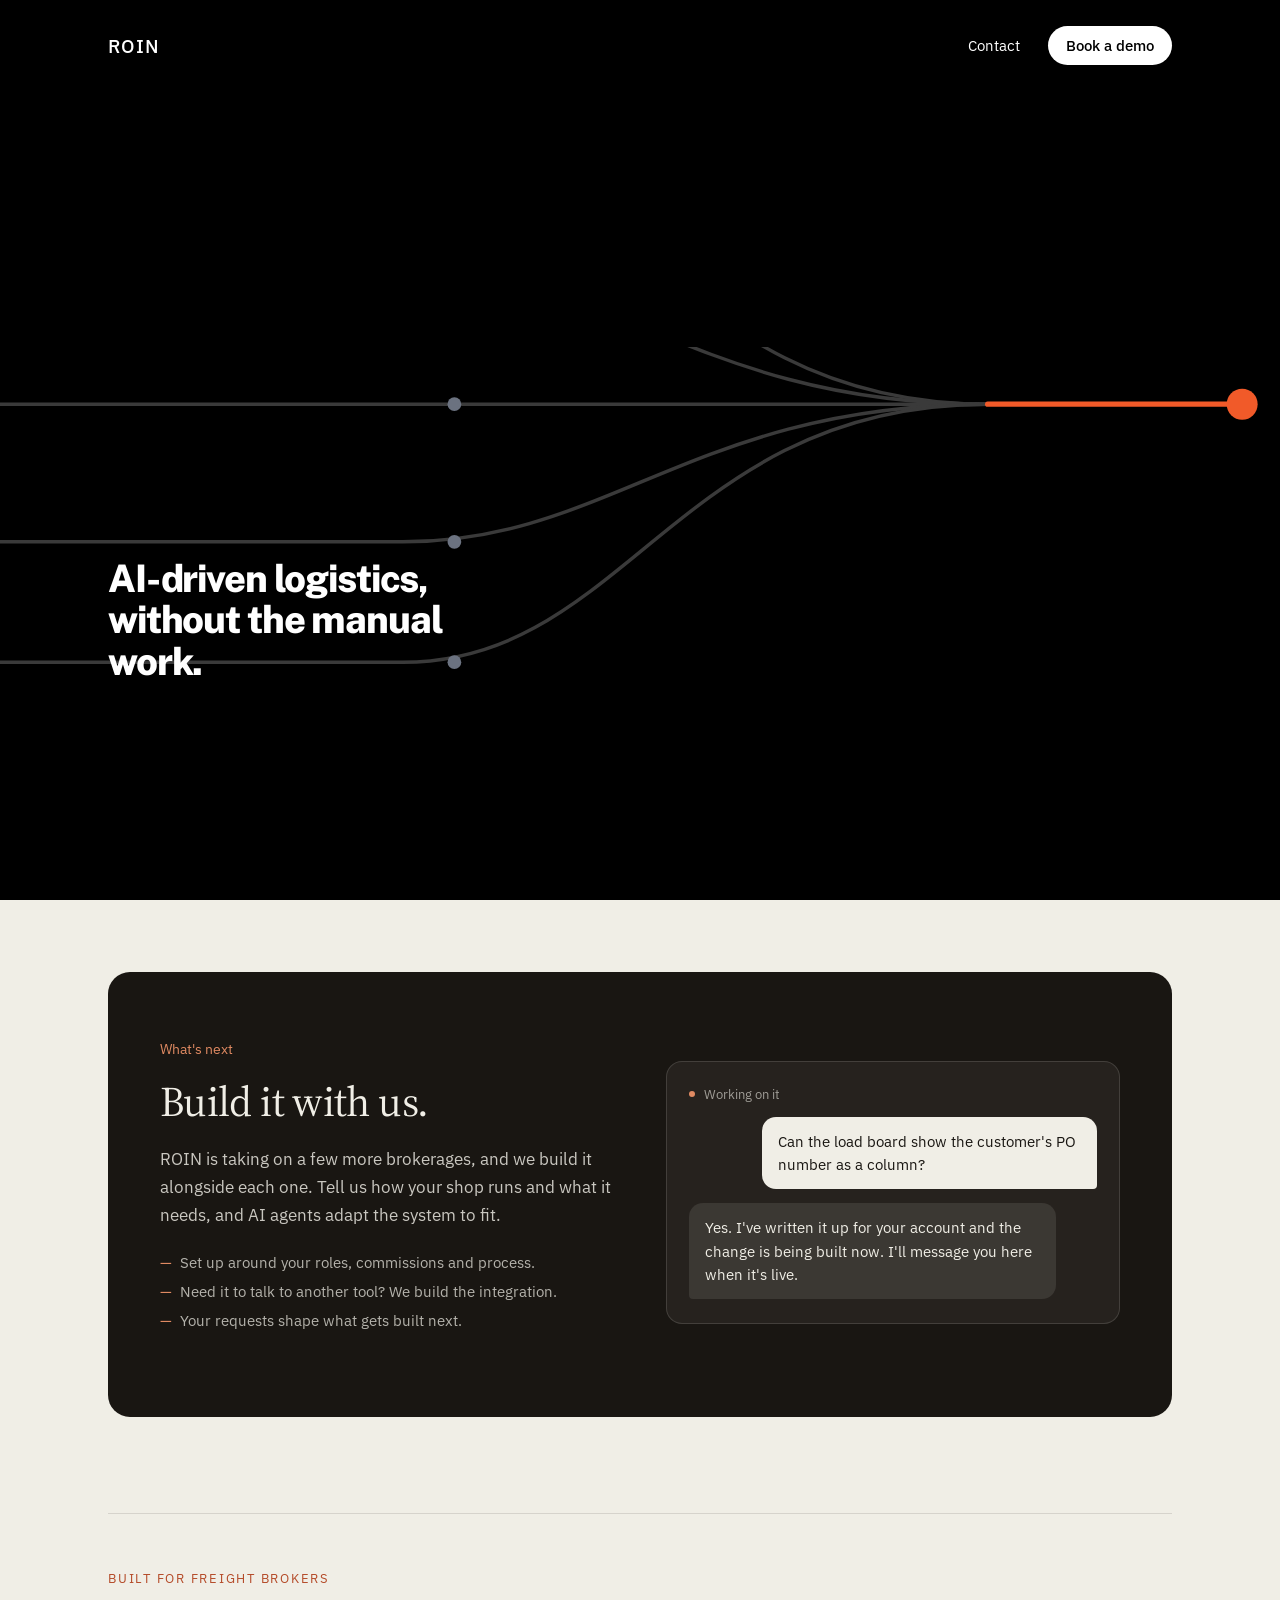
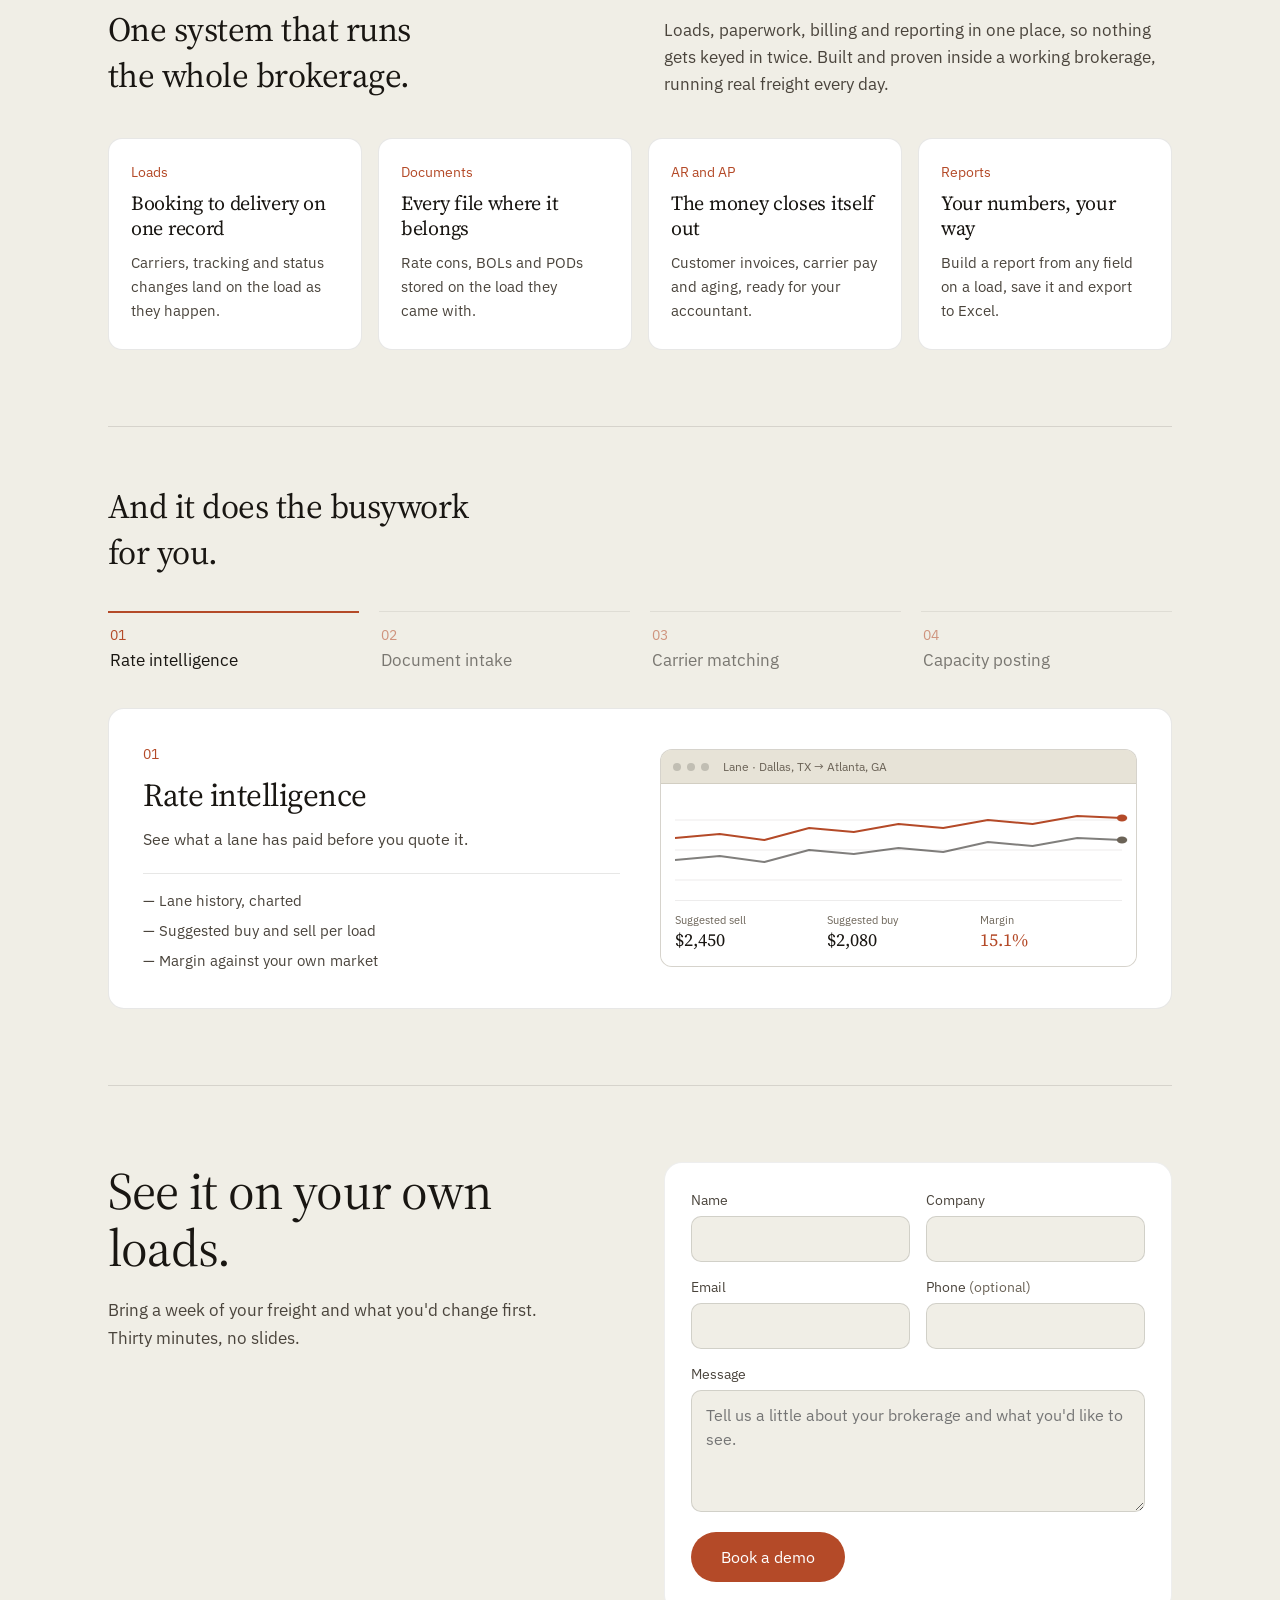
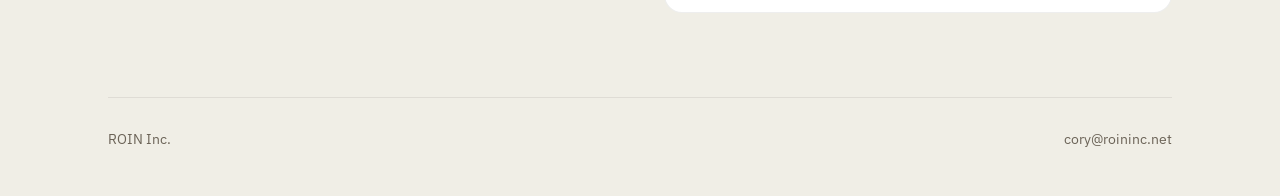
==== docs/index.html @ 33bc21c2 "Home page: drop the built-in assistant line from Build it with us Co-Authored-By: Claude Opus 5.5 <n" ====
<!DOCTYPE html>
<html lang="en">
<head>
<meta charset="utf-8">
<meta name="viewport" content="width=device-width, initial-scale=1">
<title>ROIN — AI-driven logistics, without the manual work</title>
<meta name="description" content="A TMS for freight brokers, proven in a working brokerage. Loads, documents, AR/AP and reports in one system. Now taking on a few more brokerages to build it with.">
<link rel="preconnect" href="https://fonts.googleapis.com">
<link rel="preconnect" href="https://fonts.gstatic.com" crossorigin>
<link href="https://fonts.googleapis.com/css2?family=Source+Serif+4:opsz,wght@8..60,300;8..60,400&family=IBM+Plex+Sans:wght@400;500&family=Public+Sans:wght@800&display=swap" rel="stylesheet">
<link rel="stylesheet" href="styles.css?v=20261118-2">
</head>
<body>
<div class="wrap">

  <header class="site-header on-dark">
    <a href="#top" class="logo">ROIN</a>
    <nav class="site-nav">
      <a href="#contact">Contact</a>
      <a href="#contact" class="nav-cta">Book a demo</a>
    </nav>
  </header>

  <main>
    <section class="si-panel">
      <svg class="brand-hero-graphic" viewBox="0 0 500 380" preserveAspectRatio="xMaxYMax slice" fill="none" stroke-linecap="round" aria-hidden="true">
        <g stroke="#3A3A3A" stroke-width="2"><path class="ln" data-i="0" pathLength="1" d="M-600 40H-10C120 40 150 190 330 190"/><path class="ln" data-i="1" pathLength="1" d="M-600 110H-10C110 110 160 190 330 190"/><path class="ln" data-i="2" pathLength="1" d="M-600 190H330"/><path class="ln" data-i="3" pathLength="1" d="M-600 270H-10C110 270 160 190 330 190"/><path class="ln" data-i="4" pathLength="1" d="M-600 340H-10C120 340 150 190 330 190"/></g>
        <path d="M330 190H470" stroke="#F15A29" stroke-width="3"/>
        <circle cx="478" cy="190" r="9" fill="#F15A29"/>
        <g fill="#6B7280"><circle class="dt" data-i="0" cx="20" cy="40" r="4"/><circle class="dt" data-i="1" cx="20" cy="110" r="4"/><circle class="dt" data-i="2" cx="20" cy="190" r="4"/><circle class="dt" data-i="3" cx="20" cy="270" r="4"/><circle class="dt" data-i="4" cx="20" cy="340" r="4"/></g>
      </svg>
      <h1 class="si-tagline">AI-driven logistics, without the manual work.</h1>
    </section>


    <section id="grow" class="assistant">
      <div class="two-col">
        <div>
          <div class="assistant-eyebrow">What's next</div>
          <h2 class="section-title">Build it with us.</h2>
          <p class="assistant-copy">ROIN is taking on a few more brokerages, and we build it alongside each one. Tell us how your shop runs and what it needs, and AI agents adapt the system to fit.</p>
          <ul class="assistant-facts">
            <li>Set up around your roles, commissions and process.</li>
            <li>Need it to talk to another tool? We build the integration.</li>
            <li>Your requests shape what gets built next.</li>
          </ul>
        </div>
        <div class="chat" aria-label="Example request to the assistant">
          <div class="chat-status"><span class="chat-dot"></span>Working on it</div>
          <div class="bubble bubble-user">Can the load board show the customer's PO number as a column?</div>
          <div class="bubble bubble-bot">Yes. I've written it up for your account and the change is being built now. I'll message you here when it's live.</div>
        </div>
      </div>
    </section>

    <section id="today" class="block">
      <div class="kicker">Built for freight brokers</div>
      <div class="today-head">
        <h2 class="h2-sm" style="max-width:20ch">One system that runs the whole brokerage.</h2>
        <p class="lead">Loads, paperwork, billing and reporting in one place, so nothing gets keyed in twice. Built and proven inside a working brokerage, running real freight every day.</p>
      </div>
      <div class="today-grid">
        <div class="today-card"><span class="dir-num">Loads</span><h3>Booking to delivery on one record</h3><p>Carriers, tracking and status changes land on the load as they happen.</p></div>
        <div class="today-card"><span class="dir-num">Documents</span><h3>Every file where it belongs</h3><p>Rate cons, BOLs and PODs stored on the load they came with.</p></div>
        <div class="today-card"><span class="dir-num">AR and AP</span><h3>The money closes itself out</h3><p>Customer invoices, carrier pay and aging, ready for your accountant.</p></div>
        <div class="today-card"><span class="dir-num">Reports</span><h3>Your numbers, your way</h3><p>Build a report from any field on a load, save it and export to Excel.</p></div>
      </div>
    </section>

    <section id="direction" class="block">
      <h2 class="h2-sm" style="max-width:24ch">And it does the busywork for you.</h2>
      <div class="jobs" data-jobs>
        <div class="job-tabs" role="tablist" aria-label="Jobs ROIN takes on">
          <button type="button" class="job-tab is-active" role="tab" id="job-tab-0" aria-controls="job-0" aria-selected="true"><span class="dir-num">01</span><span class="job-tab-name">Rate intelligence</span></button>
          <button type="button" class="job-tab" role="tab" id="job-tab-1" aria-controls="job-1" aria-selected="false" tabindex="-1"><span class="dir-num">02</span><span class="job-tab-name">Document intake</span></button>
          <button type="button" class="job-tab" role="tab" id="job-tab-2" aria-controls="job-2" aria-selected="false" tabindex="-1"><span class="dir-num">03</span><span class="job-tab-name">Carrier matching</span></button>
          <button type="button" class="job-tab" role="tab" id="job-tab-3" aria-controls="job-3" aria-selected="false" tabindex="-1"><span class="dir-num">04</span><span class="job-tab-name">Capacity posting</span></button>
        </div>

        <div class="job-panel" role="tabpanel" id="job-0" aria-labelledby="job-tab-0">
          <div class="job-copy">
            <span class="dir-num">01</span>
            <h3>Rate intelligence</h3>
            <p>See what a lane has paid before you quote it.</p>
            <div class="dir-points">
              <span>— Lane history, charted</span>
              <span>— Suggested buy and sell per load</span>
              <span>— Margin against your own market</span>
            </div>
          </div>
          <figure class="shot anim-rate" aria-label="Example: lane rate history screen">
            <div class="shot-bar"><i></i><i></i><i></i><span>Lane · Dallas, TX → Atlanta, GA</span></div>
            <div class="shot-body">
              <svg class="shot-chart" viewBox="0 0 300 90" preserveAspectRatio="none" aria-hidden="true">
                <line x1="0" y1="22" x2="300" y2="22" class="grid"/>
                <line x1="0" y1="52" x2="300" y2="52" class="grid"/>
                <line x1="0" y1="82" x2="300" y2="82" class="grid"/>
                <polyline class="line-sell" points="0,40 30,36 60,42 90,30 120,34 150,26 180,30 210,22 240,26 270,18 300,20"/>
                <polyline class="line-buy" points="0,62 30,58 60,64 90,52 120,56 150,50 180,54 210,44 240,48 270,40 300,42"/>
                <circle cx="300" cy="20" r="3.5" class="dot-sell"/>
                <circle cx="300" cy="42" r="3.5" class="dot-buy"/>
              </svg>
              <div class="shot-stats">
                <div><span>Suggested sell</span><strong>$2,450</strong></div>
                <div><span>Suggested buy</span><strong>$2,080</strong></div>
                <div><span>Margin</span><strong class="accent">15.1%</strong></div>
              </div>
            </div>
          </figure>
        </div>

        <div class="job-panel" role="tabpanel" id="job-1" aria-labelledby="job-tab-1" hidden>
          <div class="job-copy">
            <span class="dir-num">02</span>
            <h3>Document intake</h3>
            <p>Upload a rate con, BOL or invoice. ROIN fills it in against the load.</p>
            <div class="dir-points">
              <span>— Reads rate cons, BOLs, invoices</span>
              <span>— Matches the document to the load</span>
              <span>— Flags anything it could not read</span>
            </div>
          </div>
          <figure class="shot anim-intake" aria-label="Example: document intake screen">
            <div class="shot-bar"><i></i><i></i><i></i><span>Rate confirmation · load 53318</span></div>
            <div class="shot-body shot-split">
              <div class="shot-doc" aria-hidden="true">
                <span class="scan"></span>
                <b></b><em></em><em></em><em class="short"></em><b></b><em></em><em class="short"></em>
              </div>
              <div class="shot-fields">
                <div class="shot-row"><span>Carrier</span><strong>Blue Ridge Freight</strong><i class="ok">✓</i></div>
                <div class="shot-row"><span>Rate</span><strong>$2,080.00</strong><i class="ok">✓</i></div>
                <div class="shot-row"><span>Pickup</span><strong>Oct 2, 08:00</strong><i class="ok">✓</i></div>
                <div class="shot-row flag"><span>PO #</span><strong>Check</strong><i>!</i></div>
              </div>
            </div>
          </figure>
        </div>

        <div class="job-panel" role="tabpanel" id="job-2" aria-labelledby="job-tab-2" hidden>
          <div class="job-copy">
            <span class="dir-num">03</span>
            <h3>Carrier matching</h3>
            <p>Rank carriers by the lanes they have already run for you.</p>
            <div class="dir-points">
              <span>— Ranked by your own history</span>
              <span>— Authority checked first</span>
              <span>— One click from the load</span>
            </div>
          </div>
          <figure class="shot" aria-label="Example: carrier matching screen">
            <div class="shot-bar"><i></i><i></i><i></i><span>Best carriers · load 53318</span></div>
            <div class="shot-body shot-list">
              <div class="shot-row"><b>1</b><strong>Blue Ridge Freight</strong><span>14 loads on lane</span><em class="chip accent">Assign</em></div>
              <div class="shot-row"><b>2</b><strong>Lone Star Carriers</strong><span>9 loads on lane</span><em class="chip">Assign</em></div>
              <div class="shot-row"><b>3</b><strong>Peach State Logistics</strong><span>6 loads on lane</span><em class="chip">Assign</em></div>
            </div>
          </figure>
        </div>

        <div class="job-panel" role="tabpanel" id="job-3" aria-labelledby="job-tab-3" hidden>
          <div class="job-copy">
            <span class="dir-num">04</span>
            <h3>Capacity posting</h3>
            <p>Post the trucks you have, so coverage starts before the calls do.</p>
            <div class="dir-points">
              <span>— Post capacity by region</span>
              <span>— Post against a single load</span>
              <span>— Visible from the board</span>
            </div>
          </div>
          <figure class="shot" aria-label="Example: capacity posting screen">
            <div class="shot-bar"><i></i><i></i><i></i><span>Posted capacity</span></div>
            <div class="shot-body shot-list">
              <div class="shot-row"><strong>53′ Dry van</strong><span>Dallas area · Today</span><em class="chip accent">Live</em></div>
              <div class="shot-row"><strong>48′ Flatbed</strong><span>Load 53402 · Tomorrow</span><em class="chip accent">Live</em></div>
              <div class="shot-row"><strong>Reefer</strong><span>Memphis area · Fri</span><em class="chip">Draft</em></div>
            </div>
          </figure>
        </div>
      </div>
    </section>

    <section id="contact" class="contact">
      <div class="contact-intro">
        <h2>See it on your own loads.</h2>
        <p>Bring a week of your freight and what you'd change first. Thirty minutes, no slides.</p>
      </div>
      <form class="demo-form" action="https://formsubmit.co/cory@roininc.net" method="POST">
        <input type="hidden" name="_subject" value="New demo request from roininc.net">
        <input type="hidden" name="_next" value="https://www.roininc.net/thanks.html">
        <input type="hidden" name="_template" value="table">
        <input type="hidden" name="_captcha" value="false">
        <input type="text" name="_honey" class="honey" tabindex="-1" autocomplete="off" aria-hidden="true">
        <div class="field-row">
          <label class="field">
            <span>Name</span>
            <input type="text" name="name" autocomplete="name" required>
          </label>
          <label class="field">
            <span>Company</span>
            <input type="text" name="company" autocomplete="organization">
          </label>
        </div>
        <div class="field-row">
          <label class="field">
            <span>Email</span>
            <input type="email" name="email" autocomplete="email" required>
          </label>
          <label class="field">
            <span>Phone <em>(optional)</em></span>
            <input type="tel" name="phone" autocomplete="tel">
          </label>
        </div>
        <label class="field">
          <span>Message</span>
          <textarea name="message" rows="4" placeholder="Tell us a little about your brokerage and what you'd like to see."></textarea>
        </label>
        <button type="submit" class="btn btn-accent">Book a demo</button>
      </form>
    </section>
  </main>

  <footer class="site-footer">
    <span>ROIN Inc.</span>
    <a href="mailto:cory@roininc.net" class="footer-email">cory@roininc.net</a>
  </footer>

</div>
<script src="jobs.js?v=20261117-1" defer></script>
</body>
</html>
---- docs/styles.css ----
/* ROIN marketing site — warm paper, serif display, terracotta accent. */

:root {
  --paper: #F0EEE6;
  --ink: #191612;
  --body: #4A443C;
  --muted: #6B6357;
  --accent: #B44A28;
  --accent-soft: #E08A62;
  --card: #FFFFFF;
  --serif: "Source Serif 4", Georgia, serif;
  --sans: "IBM Plex Sans", system-ui, sans-serif;
}

*, *::before, *::after { box-sizing: border-box; }

body {
  margin: 0;
  background: var(--paper);
  color: var(--ink);
  font-family: var(--sans);
  -webkit-font-smoothing: antialiased;
  overflow-x: clip;
}

a { color: var(--ink); text-decoration: none; }
a:hover { color: var(--accent); }

h1, h2, h3 {
  font-family: var(--serif);
  font-weight: 400;
  margin: 0;
  letter-spacing: -0.015em;
}

p { margin: 0; text-wrap: pretty; }

@keyframes roinBlink {
  0%, 60% { opacity: 1; }
  80%, 100% { opacity: 0.25; }
}

.wrap {
  width: 100%;
  max-width: 1120px;
  margin: 0 auto;
  padding: 0 28px;
}

/* Buttons */

.btn {
  display: inline-block;
  padding: 15px 28px;
  border-radius: 999px;
  font-size: 16px;
}
.btn-accent { background: var(--accent); color: #FFFFFF; }
.btn-accent:hover { background: var(--ink); color: #FFFFFF; }
.btn-outline { border: 1px solid rgba(25, 22, 18, 0.2); }
.btn-outline:hover { border-color: var(--ink); color: var(--ink); }

/* Header */

.site-header {
  display: flex;
  align-items: center;
  justify-content: space-between;
  gap: 24px;
  padding: 26px 0;
}
.logo {
  font-family: var(--sans);
  font-weight: 500;
  font-size: 19px;
  letter-spacing: 0.06em;
}
.site-nav {
  display: flex;
  align-items: center;
  gap: 28px;
  font-size: 14.5px;
  flex-wrap: wrap;
}
.nav-cta {
  background: var(--ink);
  color: var(--paper);
  padding: 10px 18px;
  border-radius: 999px;
  font-weight: 500;
  white-space: nowrap;
  flex: none;
}
.nav-cta:hover { background: var(--accent); color: var(--paper); }

/* Hero */

.hero { padding: 88px 0 64px; max-width: 940px; }
.eyebrow {
  font-size: 14px;
  letter-spacing: 0.02em;
  color: var(--accent);
  margin-bottom: 26px;
}
.hero h1 {
  font-size: clamp(42px, 6vw, 76px);
  line-height: 1.06;
  font-weight: 300;
}
.hero-lede {
  margin-top: 28px;
  font-size: 20px;
  line-height: 1.6;
  max-width: 60ch;
  color: var(--body);
}
.hero-actions {
  display: flex;
  gap: 12px;
  flex-wrap: wrap;
  margin-top: 38px;
}

/* Shared section headings */

.section-title {
  font-size: clamp(28px, 3.6vw, 42px);
  line-height: 1.12;
}

/* Set up around your shop */

.yours {
  padding-top: 64px;
  padding-bottom: 96px;
  border-top: 1px solid rgba(25, 22, 18, 0.12);
}
.two-col {
  display: grid;
  grid-template-columns: repeat(auto-fit, minmax(300px, 1fr));
  gap: 48px;
  align-items: start;
}
.yours .section-title { max-width: 18ch; }
.yours-intro {
  margin-top: 20px;
  font-size: 17.5px;
  line-height: 1.65;
  color: var(--body);
}
.config-list { display: grid; gap: 24px; }
.config-item {
  display: flex;
  flex-direction: column;
  gap: 8px;
  padding-top: 20px;
  border-top: 1px solid rgba(25, 22, 18, 0.14);
}
.config-item h3 { font-size: 19px; }
.config-item p { font-size: 15.5px; line-height: 1.6; color: var(--body); }

/* Assistant band */

.assistant {
  background: var(--ink);
  color: var(--paper);
  border-radius: 22px;
  padding: 68px 52px 72px;
  margin-bottom: 96px;
}
.assistant .two-col { gap: 52px; align-items: center; }
.assistant-eyebrow {
  font-size: 13.5px;
  color: var(--accent-soft);
  margin-bottom: 20px;
}
.assistant .section-title { max-width: 16ch; }
.assistant-copy {
  margin-top: 20px;
  font-size: 17px;
  line-height: 1.65;
  color: rgba(240, 238, 230, 0.82);
}
.assistant-link {
  display: inline-block;
  margin-top: 26px;
  color: var(--accent-soft);
  font-size: 16px;
  border-bottom: 1px solid rgba(224, 138, 98, 0.4);
}
.assistant-facts { margin-top: 24px; padding: 0; list-style: none; display: grid; gap: 10px; font-size: 15px; color: rgba(240, 238, 230, 0.72); }
.assistant-facts li { padding-left: 20px; position: relative; }
.assistant-facts li::before { content: "—"; position: absolute; left: 0; color: var(--accent-soft); }
.assistant-link:hover { color: var(--accent-soft); border-color: var(--accent-soft); }

.chat {
  background: rgba(240, 238, 230, 0.06);
  border: 1px solid rgba(240, 238, 230, 0.14);
  border-radius: 16px;
  padding: 24px 22px;
  display: flex;
  flex-direction: column;
  gap: 14px;
}
.chat-status {
  display: flex;
  align-items: center;
  gap: 9px;
  font-size: 13px;
  color: rgba(240, 238, 230, 0.6);
}
.chat-dot {
  width: 6px;
  height: 6px;
  border-radius: 50%;
  background: var(--accent-soft);
  animation: roinBlink 1.6s infinite;
}
.bubble { padding: 13px 16px; font-size: 15px; line-height: 1.55; }
.bubble-user {
  align-self: flex-end;
  max-width: 82%;
  background: var(--paper);
  color: var(--ink);
  border-radius: 14px 14px 4px 14px;
}
.bubble-bot {
  align-self: flex-start;
  max-width: 90%;
  background: rgba(240, 238, 230, 0.1);
  border-radius: 14px 14px 14px 4px;
}

/* The system does the busywork */

.busywork { padding-bottom: 96px; }
.busywork .section-title { max-width: 20ch; }
.busywork-grid {
  display: grid;
  grid-template-columns: repeat(auto-fit, minmax(250px, 1fr));
  gap: 16px;
  margin-top: 44px;
}
.busywork-card {
  background: var(--paper);
  border: 1px solid rgba(25, 22, 18, 0.14);
  padding: 30px 26px 34px;
  display: flex;
  flex-direction: column;
  gap: 11px;
}
.busywork-card h3 { font-size: 20px; line-height: 1.25; }
.busywork-card p { font-size: 15.5px; line-height: 1.62; color: var(--body); }

/* Contact */

.contact {
  border-top: 1px solid rgba(25, 22, 18, 0.12);
  padding: 76px 0 40px;
  display: grid;
  grid-template-columns: repeat(auto-fit, minmax(280px, 1fr));
  gap: 48px;
  align-items: end;
}
.contact h2 {
  font-size: clamp(32px, 4.4vw, 52px);
  line-height: 1.1;
  max-width: 16ch;
}
.contact-body {
  display: flex;
  flex-direction: column;
  gap: 20px;
  align-items: flex-start;
}
.contact-body p { font-size: 17px; line-height: 1.65; color: var(--body); }
.contact-body .btn { padding: 15px 30px; }

/* Footer */

.site-footer {
  display: flex;
  justify-content: space-between;
  gap: 20px;
  flex-wrap: wrap;
  padding: 32px 0 48px;
  font-size: 14px;
  color: var(--muted);
  border-top: 1px solid rgba(25, 22, 18, 0.08);
  margin-top: 44px;
}

/* Phones: keep the page inside the screen */

@media (max-width: 640px) {
  .wrap { padding: 0 16px; }
  .hero { padding: 56px 0 48px; }
  .hero-lede { font-size: 18px; }
  .two-col { grid-template-columns: minmax(0, 1fr); }
  .assistant { padding: 48px 22px 52px; }
  /* Keep the logo, links and button on one tidy row */
  .site-header { gap: 12px; }
  .site-nav { gap: 16px; font-size: 14px; flex-wrap: nowrap; }
  .nav-cta { padding: 8px 14px; }
}
@media (max-width: 360px) {
  .site-nav a[href$="#contact"]:not(.nav-cta) { display: none; }
}

@media (prefers-reduced-motion: reduce) {
  .chat-dot { animation: none; }
}

/* ---------- Inner pages (Platform, Assistant) ---------- */

.wrap-wide {
  width: 100%;
  max-width: 1180px;
  margin: 0 auto;
  padding: 0 24px;
}
.site-header.ruled { padding: 22px 0; border-bottom: 1px solid rgba(25, 22, 18, 0.12); }
.site-nav a.current { color: var(--accent); }
/* Home page: the header sits on the black intro band, edge to edge. */
.site-header.on-dark { margin: 0 calc(50% - 50vw); padding: 26px calc(50vw - 50%); background: #000; }
.site-header.on-dark a { color: #fff; }
.site-header.on-dark a:hover { color: var(--accent); }
.site-header.on-dark .nav-cta { background: #fff; color: #000; }
.site-header.on-dark .nav-cta:hover { background: var(--accent); color: #fff; }

.page-hero { padding: 80px 0 64px; max-width: 820px; }
.page-hero p.hero-proof {
  margin-top: 16px;
  font-size: 15.5px;
  color: var(--accent);
  max-width: none;
}
/* First section: a copy of the app's sign-in brand panel (black, converging lines, tagline). */
/* --below: extra black under the headline so the band reaches the bottom of the window (731px = 91px header + 640px panel). */
.si-panel { --below: max(0px, calc(100vh - 731px)); position: relative; margin: 0 calc(50% - 50vw); min-height: calc(640px + var(--below)); padding: 48px calc(50vw - 50%) calc(48px + var(--below)); background: #000; overflow: hidden; display: flex; flex-direction: column; justify-content: space-between; font-family: "Public Sans", sans-serif; }
.si-panel > .brand-hero-graphic { position: absolute; left: auto; right: 0; bottom: var(--below); width: min(100%, 860px); height: 384px; overflow: visible; clip-path: inset(0 0 0 -2000px); }
.si-panel h1.si-tagline { position: relative; margin-top: auto; color: #fff; font-family: "Public Sans", sans-serif; font-size: 38px; font-weight: 800; letter-spacing: -.03em; line-height: 1.1; max-width: 380px; }

.si-panel + .block { border-top: 0; }

/* Lines draw in on page load. */
.brand-hero-graphic .ln { stroke-dasharray: 1; stroke-dashoffset: 0; transition: stroke .25s, stroke-width .25s, opacity .25s; animation: lnDraw 1.4s ease-out both; }
.brand-hero-graphic .dt { transition: fill .25s, r .25s; }
@keyframes lnDraw { from { stroke-dashoffset: 1; } to { stroke-dashoffset: 0; } }
@media (prefers-reduced-motion: reduce) { .brand-hero-graphic .ln { animation: none; } }

.page-hero.narrow { max-width: 780px; }
.kicker {
  font-size: 12.5px;
  letter-spacing: 0.14em;
  text-transform: uppercase;
  color: var(--accent);
  margin-bottom: 20px;
}
.page-hero h1 { font-size: clamp(36px, 5.4vw, 60px); line-height: 1.06; }
.page-hero p {
  margin-top: 24px;
  font-size: 19px;
  line-height: 1.55;
  color: var(--body);
  max-width: 58ch;
}

.block { border-top: 1px solid rgba(25, 22, 18, 0.12); padding: 56px 0 76px; }
.block.plain { border-top: 0; padding: 76px 0; }
.h2-sm { font-size: clamp(24px, 3.2vw, 34px); }
.lead { margin-top: 18px; font-size: 16.5px; line-height: 1.65; color: var(--body); }
.lead + .lead { margin-top: 16px; }

/* Jobs: one at a time, with tabs across the top */
.jobs { display: flex; flex-direction: column; gap: 20px; margin-top: 36px; }
.job-tabs {
  display: grid;
  grid-template-columns: repeat(auto-fit, minmax(min(100%, 200px), 1fr));
  gap: 0 20px;
}
.job-tab {
  all: unset;
  cursor: pointer;
  position: relative;
  display: flex;
  flex-direction: column;
  gap: 6px;
  padding: 14px 2px 16px;
  border-top: 1px solid rgba(25, 22, 18, 0.14);
  opacity: 0.55;
  transition: opacity .2s;
}
.job-tab:hover, .job-tab.is-active { opacity: 1; }
.job-tab:focus-visible { outline: 2px solid var(--accent); outline-offset: 2px; }
.job-tab-name { font-size: 16.5px; line-height: 1.3; color: var(--ink); }
/* Thin bar under the active tab that fills as its time runs out. */
.job-bar {
  position: absolute;
  left: 0;
  right: 0;
  top: -1px;
  height: 2px;
  background: var(--accent);
  transform-origin: left;
  animation: jobBar 7s linear both;
}
.jobs.is-paused .job-bar { animation: none; }
@keyframes jobBar { from { transform: scaleX(0); } to { transform: scaleX(1); } }

.job-panel {
  background: var(--card);
  border: 1px solid rgba(25, 22, 18, 0.1);
  border-radius: 16px;
  padding: 36px 34px;
  display: grid;
  grid-template-columns: repeat(auto-fit, minmax(min(100%, 340px), 1fr));
  gap: 40px;
  align-items: center;
}
.job-panel[hidden] { display: none; }
.job-copy { display: flex; flex-direction: column; gap: 14px; }
.job-copy h3 { font-size: clamp(26px, 3vw, 32px); line-height: 1.15; }
.job-copy h3.job-title-sm { font-size: 24px; }
.job-copy p { font-size: 16px; line-height: 1.62; color: var(--body); }
.job-panel .shot { margin: 0; }

.dir-num { font-size: 13.5px; color: var(--accent); }
.dir-points {
  display: flex;
  flex-direction: column;
  gap: 8px;
  margin-top: 6px;
  padding-top: 16px;
  border-top: 1px solid rgba(25, 22, 18, 0.1);
}
.dir-points span { font-size: 14.5px; line-height: 1.5; color: var(--body); }

/* Lifecycle list */
.stages { display: flex; flex-direction: column; }
.stage {
  display: grid;
  grid-template-columns: 110px minmax(0, 1fr);
  gap: 18px;
  padding: 16px 0;
  border-top: 1px solid rgba(25, 22, 18, 0.14);
}
.stage-name { font-size: 14px; color: var(--accent); }
.stage-body { font-size: 15.5px; line-height: 1.55; color: var(--body); }

/* Dark band with accent-ruled columns */
.dark-band {
  background: var(--ink);
  color: var(--paper);
  border-radius: 16px;
  padding: 60px 44px 66px;
}
.dark-band.spaced { margin-bottom: 76px; }
.dark-cols {
  display: grid;
  grid-template-columns: repeat(auto-fit, minmax(240px, 1fr));
  gap: 36px;
  margin-top: 44px;
}
.dark-col {
  display: flex;
  flex-direction: column;
  gap: 11px;
  padding-top: 20px;
  border-top: 2px solid var(--accent);
}
.dark-col h3 { font-size: 18px; }
.dark-col p { font-size: 15.5px; line-height: 1.6; color: rgba(240, 238, 230, 0.78); }

/* Small white list panels */
.panel {
  border: 1px solid rgba(25, 22, 18, 0.14);
  background: var(--card);
  border-radius: 16px;
  overflow: hidden;
}
.panel-head {
  display: flex;
  align-items: center;
  justify-content: space-between;
  gap: 12px;
  padding: 12px 16px;
  border-bottom: 1px solid rgba(25, 22, 18, 0.12);
  font-size: 11.5px;
  letter-spacing: 0.08em;
  text-transform: uppercase;
  color: var(--muted);
}
.panel-row {
  display: flex;
  align-items: center;
  justify-content: space-between;
  gap: 14px;
  padding: 14px 16px;
  border-bottom: 1px solid rgba(25, 22, 18, 0.07);
  font-size: 14.5px;
}
.panel-row strong { font-weight: 500; }
.panel-row .count { font-size: 13px; color: var(--muted); }
.chip {
  border: 1px solid rgba(25, 22, 18, 0.18);
  border-radius: 3px;
  padding: 5px 9px;
  font-size: 11.5px;
  letter-spacing: 0;
  text-transform: none;
  color: var(--ink);
}
.chip.accent { border-color: var(--accent); color: var(--accent); }
.chips { display: flex; gap: 6px; }

/* Metrics */
.metrics {
  display: grid;
  grid-template-columns: repeat(auto-fit, minmax(170px, 1fr));
  gap: 16px;
  margin-top: 36px;
}
.metric {
  background: var(--card);
  border: 1px solid rgba(25, 22, 18, 0.14);
  padding: 22px 20px 24px;
  display: flex;
  flex-direction: column;
  gap: 8px;
}
.metric-label { font-size: 11px; letter-spacing: 0.1em; text-transform: uppercase; color: var(--muted); }
.metric-value { font-family: var(--serif); font-size: 27px; letter-spacing: -0.02em; }
.metric-delta { font-size: 13px; color: var(--muted); }
.fineprint {
  margin-top: 14px;
  font-size: 12px;
  letter-spacing: 0.06em;
  text-transform: uppercase;
  color: var(--muted);
}

/* Integrations */
.tags { display: flex; flex-wrap: wrap; gap: 8px; margin-top: 18px; }
.tag { border: 1px solid rgba(25, 22, 18, 0.18); border-radius: 3px; padding: 8px 12px; font-size: 14px; }

/* Ruled points (assistant section) */
.points { display: flex; flex-direction: column; gap: 22px; }
.point {
  display: flex;
  flex-direction: column;
  gap: 8px;
  padding-top: 18px;
  border-top: 1px solid rgba(25, 22, 18, 0.14);
}
.point h3 { font-size: 18px; }
.point p { font-size: 15.5px; line-height: 1.6; color: var(--body); }
.text-link {
  display: inline-block;
  margin-top: 22px;
  color: var(--accent);
  font-size: 16px;
  border-bottom: 1px solid rgba(180, 74, 40, 0.4);
}
.text-link:hover { border-color: var(--accent); }

/* Closing CTA */
.closer {
  border-top: 1px solid rgba(25, 22, 18, 0.12);
  padding: 60px 0 30px;
  display: grid;
  grid-template-columns: repeat(auto-fit, minmax(280px, 1fr));
  gap: 40px;
  align-items: end;
}
.closer h2 { font-size: clamp(24px, 3.4vw, 38px); max-width: 20ch; }
.closer-body { display: flex; flex-direction: column; gap: 16px; align-items: flex-start; }
.closer-body p { font-size: 16.5px; line-height: 1.6; color: var(--body); }
.closer-body .btn { font-weight: 500; }
.site-footer.tight { padding: 28px 0 40px; font-size: 13.5px; border-top-color: rgba(25, 22, 18, 0.1); margin-top: 36px; }

/* Assistant page */
.contrast-grid {
  display: grid;
  grid-template-columns: repeat(auto-fit, minmax(240px, 1fr));
  gap: 16px;
  margin-top: 34px;
}
.contrast {
  background: var(--paper);
  border: 1px solid rgba(25, 22, 18, 0.14);
  padding: 26px 24px;
  display: flex;
  flex-direction: column;
  gap: 12px;
}
.contrast span { font-size: 12px; letter-spacing: 0.1em; text-transform: uppercase; color: var(--muted); }
.contrast h3 { font-size: 19px; line-height: 1.3; }
.beats { display: flex; flex-direction: column; gap: 28px; }
.beat {
  display: flex;
  flex-direction: column;
  gap: 9px;
  padding-left: 20px;
  border-left: 2px solid var(--accent);
}
.beat span { font-size: 11.5px; letter-spacing: 0.1em; text-transform: uppercase; color: var(--accent); }
.beat h3 { font-size: 18.5px; }
.beat p { font-size: 16px; line-height: 1.6; color: var(--body); }
.ticket {
  border: 1px solid rgba(25, 22, 18, 0.14);
  background: var(--card);
  border-radius: 16px;
  padding: 22px;
  display: flex;
  flex-direction: column;
  gap: 13px;
}
.ticket-meta {
  font-size: 11.5px;
  letter-spacing: 0.08em;
  text-transform: uppercase;
  color: var(--muted);
  padding-bottom: 4px;
  border-bottom: 1px solid rgba(25, 22, 18, 0.1);
}
.ticket-note { align-self: flex-start; font-size: 11px; letter-spacing: 0.06em; text-transform: uppercase; color: var(--muted); }
.ticket-q {
  align-self: flex-end;
  max-width: 84%;
  background: var(--ink);
  color: var(--paper);
  padding: 13px 16px;
  border-radius: 10px 10px 2px 10px;
  font-size: 14.5px;
  line-height: 1.5;
}
.ticket-a {
  align-self: flex-start;
  max-width: 88%;
  background: #E7E3D7;
  padding: 13px 16px;
  border-radius: 10px 10px 10px 2px;
  font-size: 14.5px;
  line-height: 1.5;
}
.ticket-status {
  display: flex;
  align-items: center;
  gap: 8px;
  font-size: 11px;
  letter-spacing: 0.06em;
  text-transform: uppercase;
  color: var(--accent);
  padding-top: 4px;
  border-top: 1px solid rgba(25, 22, 18, 0.1);
}
.ticket-status i { width: 6px; height: 6px; border-radius: 50%; background: var(--accent); }
.straight { padding-bottom: 76px; max-width: 700px; }
.straight h2 { font-size: 24px; }
.straight ul {
  margin: 20px 0 0;
  padding-left: 22px;
  display: flex;
  flex-direction: column;
  gap: 13px;
  font-size: 16.5px;
  line-height: 1.6;
  color: var(--body);
}
.straight li { text-wrap: pretty; }

@media (max-width: 640px) {
  .wrap-wide { padding: 0 16px; }
  .page-hero { padding: 56px 0 48px; }
  .si-panel { --below: 0px; min-height: 520px; padding: 28px calc(50vw - 50%); }
  .si-panel > .brand-hero-graphic { height: 60%; }
  .si-panel h1.si-tagline { font-size: 32px; }
  .page-hero p { font-size: 18px; }
  .job-panel { padding: 26px 22px 28px; gap: 28px; }
  .stage { grid-template-columns: 88px minmax(0, 1fr); gap: 12px; }
  .dark-band { padding: 44px 22px 48px; }
}

/* ---------- Demo request form ---------- */

.contact { align-items: start; }
.contact-intro p { margin-top: 20px; font-size: 17px; line-height: 1.65; color: var(--body); max-width: 44ch; }
.demo-form {
  background: var(--card);
  border: 1px solid rgba(25, 22, 18, 0.07);
  border-radius: 18px;
  padding: 28px 26px 30px;
  display: flex;
  flex-direction: column;
  gap: 16px;
}
.field-row { display: grid; grid-template-columns: repeat(auto-fit, minmax(180px, 1fr)); gap: 16px; }
.field { display: flex; flex-direction: column; gap: 7px; }
.field span { font-size: 13.5px; color: var(--body); }
.field em { font-style: normal; color: var(--muted); }
.field input, .field textarea {
  font: inherit;
  font-size: 16px;
  color: var(--ink);
  background: var(--paper);
  border: 1px solid rgba(25, 22, 18, 0.14);
  border-radius: 10px;
  padding: 12px 14px;
  width: 100%;
}
.field textarea { resize: vertical; min-height: 110px; line-height: 1.5; }
.field input:focus, .field textarea:focus { outline: 2px solid var(--accent); outline-offset: 1px; border-color: transparent; }
.demo-form .btn { align-self: flex-start; border: 0; cursor: pointer; font-family: inherit; margin-top: 4px; padding: 15px 30px; }
.honey { position: absolute; left: -9999px; width: 1px; height: 1px; opacity: 0; }

/* Thank-you page */
.thanks { padding: 120px 0 140px; max-width: 640px; }
.thanks h1 { font-size: clamp(38px, 5vw, 60px); line-height: 1.08; font-weight: 300; }
.thanks p { margin-top: 22px; font-size: 18px; line-height: 1.6; color: var(--body); }
.thanks .btn { margin-top: 34px; }

@media (max-width: 640px) {
  .demo-form { padding: 22px 18px 24px; }
}

/* Mini app screenshots inside the direction cards.
   To use a real screenshot instead, replace a <figure class="shot">…</figure> with:
   <figure class="shot"><img src="img/your-screenshot.png" alt="What it shows"></figure> */
.shot {
  margin: auto 0 0;
  border: 1px solid rgba(25, 22, 18, 0.12);
  border-radius: 12px;
  overflow: hidden;
  background: var(--paper);
  font-size: 13px;
}
.shot img { display: block; width: 100%; height: auto; }
.shot-bar {
  display: flex;
  align-items: center;
  gap: 6px;
  padding: 9px 12px;
  background: #E7E3D7;
  border-bottom: 1px solid rgba(25, 22, 18, 0.1);
}
.shot-bar i { width: 8px; height: 8px; border-radius: 50%; background: rgba(25, 22, 18, 0.18); }
.shot-bar span { margin-left: 8px; font-size: 12px; color: var(--muted); white-space: nowrap; overflow: hidden; text-overflow: ellipsis; }
.shot-body { padding: 14px; background: var(--card); }
.shot-chart { display: block; width: 100%; height: 90px; overflow: visible; }
.shot-chart .grid { stroke: rgba(25, 22, 18, 0.08); stroke-width: 1; vector-effect: non-scaling-stroke; }
.shot-chart polyline { fill: none; stroke-width: 2; stroke-linejoin: round; vector-effect: non-scaling-stroke; }
.shot-chart .line-sell { stroke: var(--accent); }
.shot-chart .line-buy { stroke: var(--ink); opacity: 0.55; }
.shot-chart .dot-sell { fill: var(--accent); }
.shot-chart .dot-buy { fill: var(--muted); }
.shot-stats {
  display: grid;
  grid-template-columns: repeat(3, minmax(0, 1fr));
  gap: 10px;
  margin-top: 12px;
  padding-top: 12px;
  border-top: 1px solid rgba(25, 22, 18, 0.08);
}
.shot-stats span { display: block; font-size: 11px; color: var(--muted); }
.shot-stats strong { font-family: var(--serif); font-weight: 400; font-size: 18px; }
.shot-stats .accent { color: var(--accent); }
.shot-split { display: grid; grid-template-columns: 76px minmax(0, 1fr); gap: 14px; align-items: start; }
.shot-doc {
  position: relative;
  overflow: hidden;
  display: flex;
  flex-direction: column;
  gap: 6px;
  padding: 10px 8px;
  border: 1px solid rgba(25, 22, 18, 0.12);
  border-radius: 4px;
  background: var(--paper);
  aspect-ratio: 8.5 / 11;
}
.shot-doc b { height: 6px; width: 60%; background: rgba(25, 22, 18, 0.35); border-radius: 2px; }
.shot-doc em { height: 4px; background: rgba(25, 22, 18, 0.15); border-radius: 2px; }
.shot-doc em.short { width: 65%; }
.shot-row {
  display: flex;
  align-items: center;
  gap: 10px;
  padding: 7px 0;
  border-bottom: 1px solid rgba(25, 22, 18, 0.07);
  min-width: 0;
}
.shot-row:last-child { border-bottom: 0; }
.shot-row span { color: var(--muted); white-space: nowrap; overflow: hidden; text-overflow: ellipsis; }
.shot-row strong { font-weight: 500; color: var(--ink); white-space: nowrap; overflow: hidden; text-overflow: ellipsis; }
.shot-fields .shot-row span { width: 52px; flex: none; }
.shot-fields .shot-row strong { flex: 1; }
.shot-row i { font-style: normal; font-size: 12px; width: 18px; text-align: center; }
.shot-row i.ok { color: #3F7A4A; }
.shot-row.flag strong, .shot-row.flag i { color: var(--accent); }
.shot-list .shot-row strong { flex: none; }
.shot-list .shot-row span { flex: 1; }
.shot-list .shot-row em { font-style: normal; flex: none; padding: 3px 8px; }
.shot-list .shot-row b { font-weight: 500; color: var(--accent); width: 12px; flex: none; }

@media (max-width: 640px) {
  .shot-list .shot-row span { display: none; }
  .shot-list .shot-row strong { flex: 1; }
}
.footer-email { color: var(--muted); }
.footer-email:hover { color: var(--accent); }

/* Screen animations in the jobs section.
   Rate intelligence plays once each time its tab comes up (the panel is
   re-shown, which restarts the animation). Document intake loops every 7s. */
@keyframes riPop { 0% { opacity: 0; transform: scale(0); } 70% { opacity: 1; transform: scale(1.5); } 100% { opacity: 1; transform: scale(1); } }
@keyframes riUp { from { opacity: 0; transform: translateY(6px); } to { opacity: 1; transform: none; } }
/* Lines draw left to right. A clip reveal, because dash-based drawing breaks
   with non-scaling strokes on a stretched chart. */
@keyframes riDraw { from { clip-path: inset(-10px 100% -10px 0); } to { clip-path: inset(-10px 0 -10px 0); } }
.anim-rate .line-sell { animation: riDraw 1.6s cubic-bezier(.4, 0, .2, 1) .3s both; }
.anim-rate .line-buy { animation: riDraw 1.6s cubic-bezier(.4, 0, .2, 1) .5s both; }
.anim-rate .shot-chart circle { transform-box: fill-box; transform-origin: center; }
.anim-rate .dot-sell { animation: riPop .4s ease-out 1.85s both; }
.anim-rate .dot-buy { animation: riPop .4s ease-out 2.05s both; }
.anim-rate .shot-stats > div { animation: riUp .5s ease-out both; }
.anim-rate .shot-stats > div:nth-child(1) { animation-delay: 2.2s; }
.anim-rate .shot-stats > div:nth-child(2) { animation-delay: 2.4s; }
.anim-rate .shot-stats > div:nth-child(3) { animation-delay: 2.6s; }

@keyframes diDoc { 0% { opacity: 0; transform: translateY(-8px); } 6%, 90% { opacity: 1; transform: none; } 97%, 100% { opacity: 0; transform: none; } }
@keyframes diScan { 0%, 6% { top: 0; opacity: 0; } 9% { opacity: 1; } 30% { top: 100%; opacity: 1; } 34%, 100% { top: 100%; opacity: 0; } }
@keyframes diRow { 0% { opacity: 0; transform: translateX(-6px); } 5%, 88% { opacity: 1; transform: none; } 95%, 100% { opacity: 0; transform: none; } }
@keyframes diTick { 0% { opacity: 0; transform: scale(.4); } 4% { opacity: 1; transform: scale(1.25); } 7%, 84% { opacity: 1; transform: scale(1); } 92%, 100% { opacity: 0; transform: scale(1); } }
.shot-doc .scan { display: none; }
.anim-intake .shot-doc { animation: diDoc 7s ease-out infinite both; }
.anim-intake .shot-doc .scan {
  display: block;
  position: absolute;
  left: 0;
  right: 0;
  top: 0;
  height: 2px;
  background: var(--accent);
  box-shadow: 0 0 8px rgba(180, 74, 40, .5);
  animation: diScan 7s linear infinite both;
}
.anim-intake .shot-row { animation: diRow 7s ease-out infinite both; }
.anim-intake .shot-row i { display: inline-block; animation: diTick 7s ease-out infinite both; }
.anim-intake .shot-row:nth-child(1) { animation-delay: 2s; }
.anim-intake .shot-row:nth-child(1) i { animation-delay: 2.3s; }
.anim-intake .shot-row:nth-child(2) { animation-delay: 2.45s; }
.anim-intake .shot-row:nth-child(2) i { animation-delay: 2.75s; }
.anim-intake .shot-row:nth-child(3) { animation-delay: 2.9s; }
.anim-intake .shot-row:nth-child(3) i { animation-delay: 3.2s; }
.anim-intake .shot-row:nth-child(4) { animation-delay: 3.35s; }
.anim-intake .shot-row:nth-child(4) i { animation-delay: 3.65s; }

/* Reduced motion: still screens, no rotation (jobs.js), a full bar on the active tab. */
@media (prefers-reduced-motion: reduce) {
  .anim-rate *, .anim-intake *, .anim-intake .shot-doc, .job-bar { animation: none !important; }
  .anim-intake .shot-doc .scan { display: none; }
}

/* Home: "One system that runs the whole brokerage" */
.today-head { display: grid; grid-template-columns: repeat(auto-fit, minmax(min(100%, 340px), 1fr)); gap: 16px 48px; align-items: end; }
.today-head .lead { margin-top: 0; }
.today-grid { display: grid; grid-template-columns: repeat(auto-fit, minmax(min(100%, 220px), 1fr)); gap: 16px; margin-top: 40px; }
.today-card { background: var(--card); border: 1px solid rgba(25, 22, 18, 0.1); border-radius: 14px; padding: 24px 22px 26px; display: flex; flex-direction: column; gap: 10px; }
.today-card h3 { font-size: 20px; line-height: 1.25; }
.today-card p { font-size: 15px; line-height: 1.6; color: var(--body); }
.today-works { display: flex; flex-wrap: wrap; align-items: center; gap: 8px; margin-top: 24px; font-size: 14px; color: var(--muted); }
.today-works > span:first-child { margin-right: 6px; }

/* Home: "Build it with us" sits right under the opening */
#grow { margin-top: 72px; }
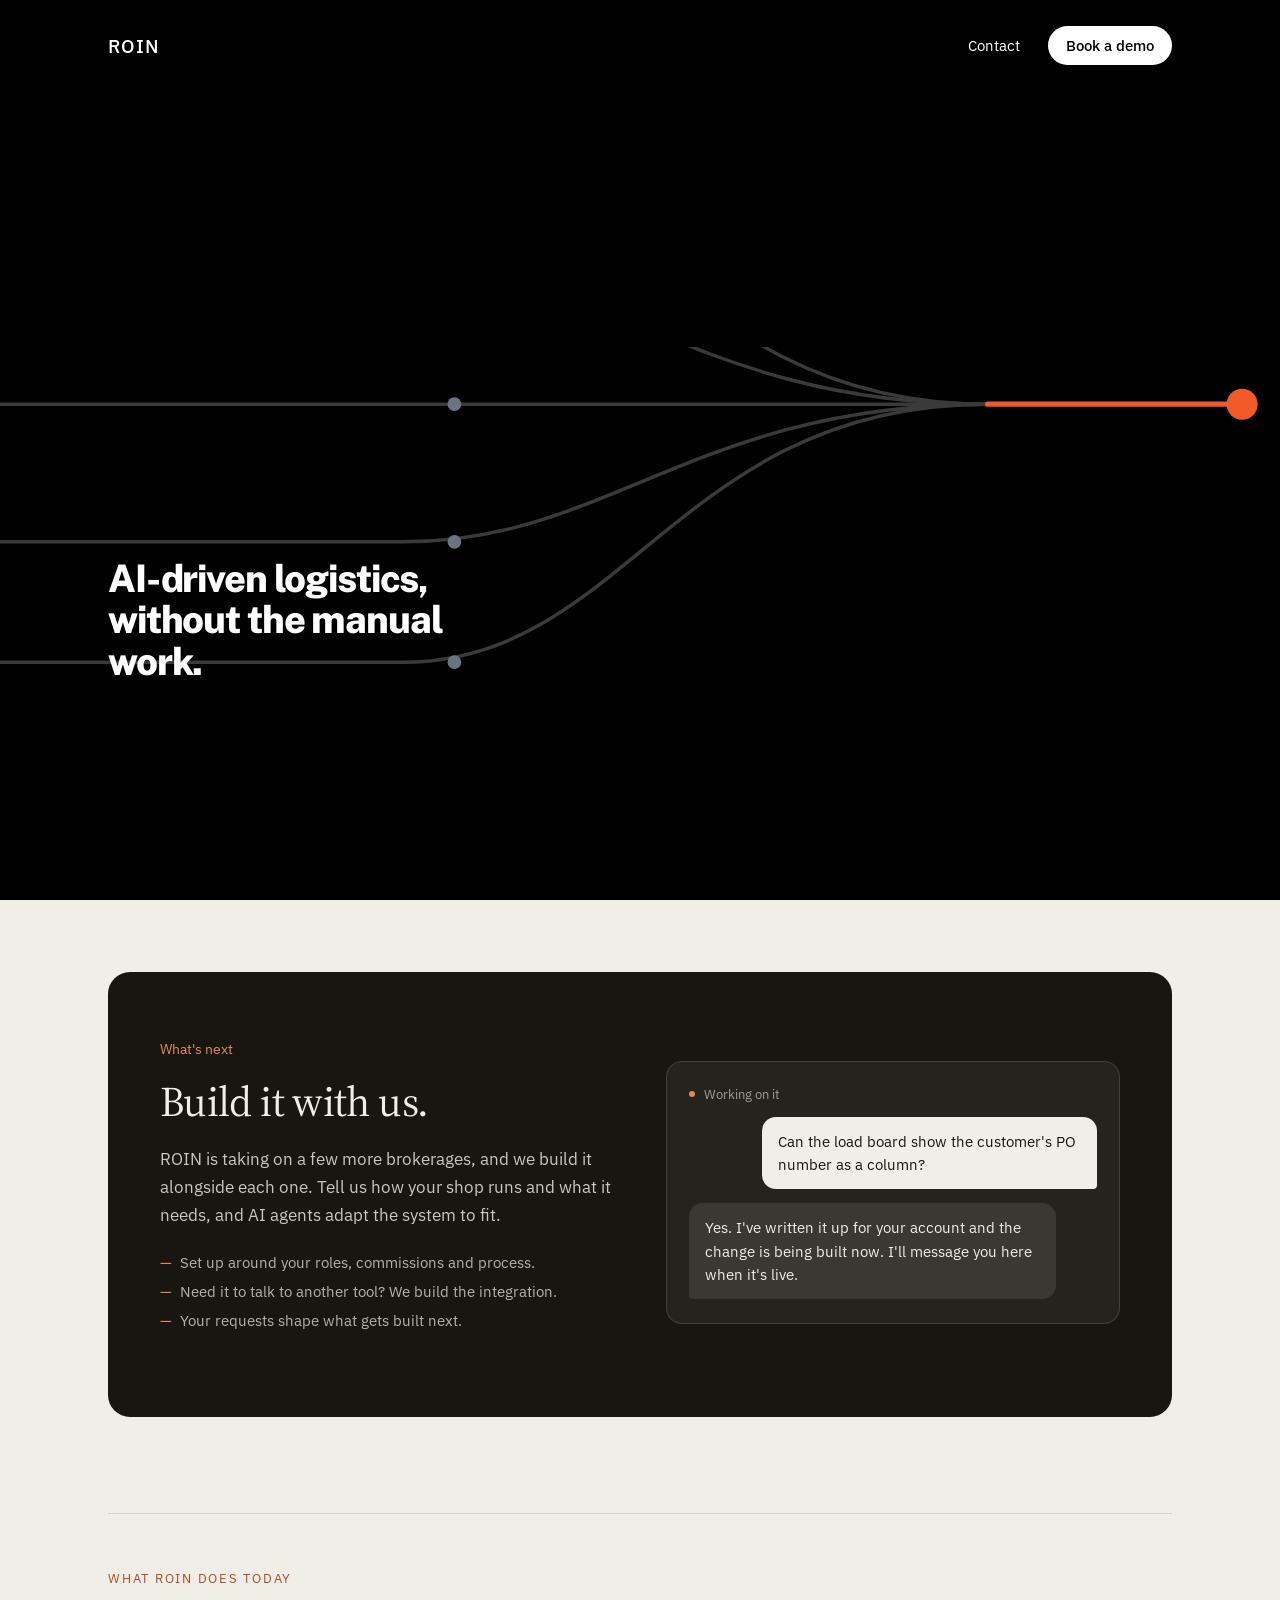
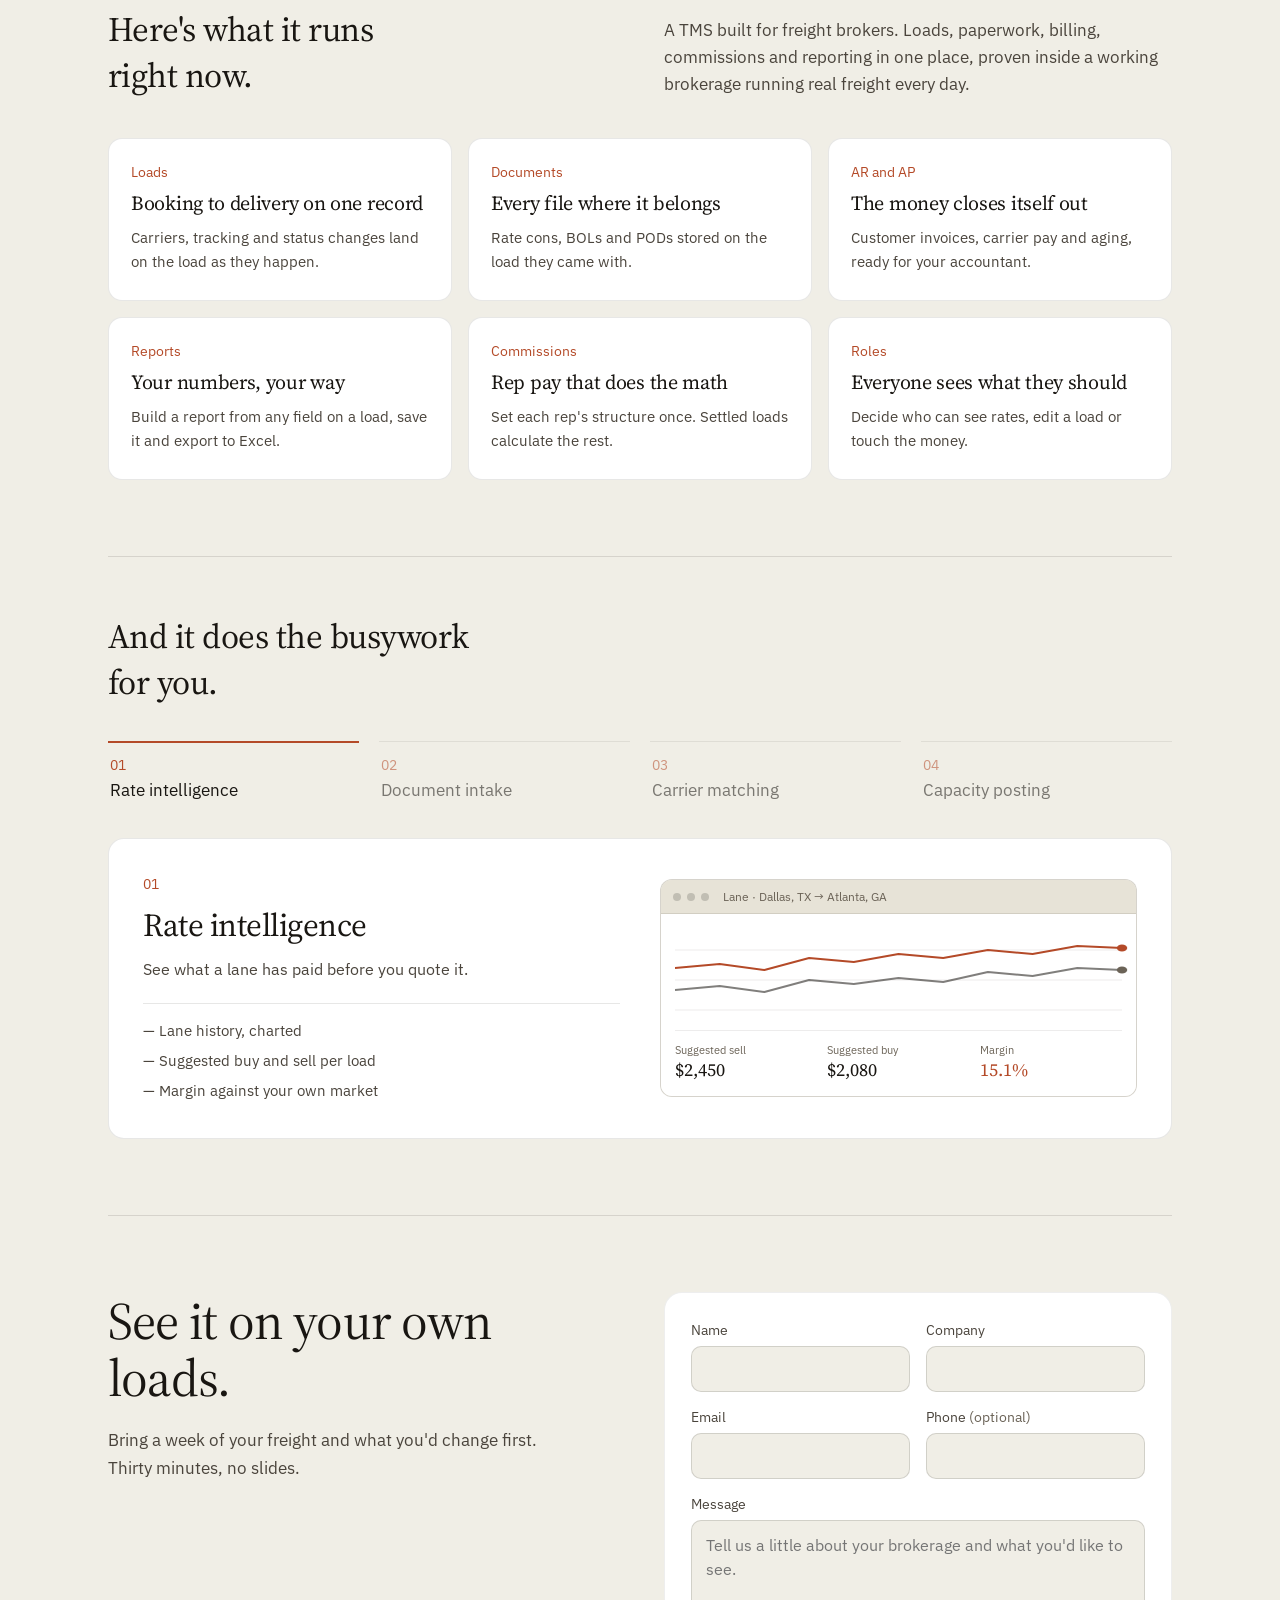
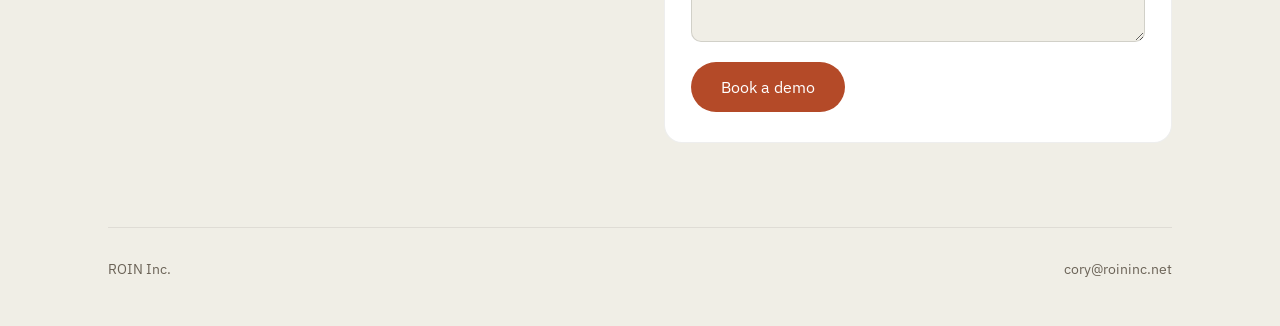
==== commit cb2c1310: "Home page: 'What ROIN does today' with six current features Co-Authored-By: Claude Opus 5.5 <noreply" ====
--- a/docs/index.html
+++ b/docs/index.html
@@ -8,7 +8,7 @@
 <link rel="preconnect" href="https://fonts.googleapis.com">
 <link rel="preconnect" href="https://fonts.gstatic.com" crossorigin>
 <link href="https://fonts.googleapis.com/css2?family=Source+Serif+4:opsz,wght@8..60,300;8..60,400&family=IBM+Plex+Sans:wght@400;500&family=Public+Sans:wght@800&display=swap" rel="stylesheet">
-<link rel="stylesheet" href="styles.css?v=20261118-2">
+<link rel="stylesheet" href="styles.css?v=20261118-3">
 </head>
 <body>
 <div class="wrap">
@@ -54,16 +54,18 @@
     </section>
 
     <section id="today" class="block">
-      <div class="kicker">Built for freight brokers</div>
+      <div class="kicker">What ROIN does today</div>
       <div class="today-head">
-        <h2 class="h2-sm" style="max-width:20ch">One system that runs the whole brokerage.</h2>
-        <p class="lead">Loads, paperwork, billing and reporting in one place, so nothing gets keyed in twice. Built and proven inside a working brokerage, running real freight every day.</p>
+        <h2 class="h2-sm" style="max-width:20ch">Here's what it runs right now.</h2>
+        <p class="lead">A TMS built for freight brokers. Loads, paperwork, billing, commissions and reporting in one place, proven inside a working brokerage running real freight every day.</p>
       </div>
       <div class="today-grid">
         <div class="today-card"><span class="dir-num">Loads</span><h3>Booking to delivery on one record</h3><p>Carriers, tracking and status changes land on the load as they happen.</p></div>
         <div class="today-card"><span class="dir-num">Documents</span><h3>Every file where it belongs</h3><p>Rate cons, BOLs and PODs stored on the load they came with.</p></div>
         <div class="today-card"><span class="dir-num">AR and AP</span><h3>The money closes itself out</h3><p>Customer invoices, carrier pay and aging, ready for your accountant.</p></div>
         <div class="today-card"><span class="dir-num">Reports</span><h3>Your numbers, your way</h3><p>Build a report from any field on a load, save it and export to Excel.</p></div>
+        <div class="today-card"><span class="dir-num">Commissions</span><h3>Rep pay that does the math</h3><p>Set each rep's structure once. Settled loads calculate the rest.</p></div>
+        <div class="today-card"><span class="dir-num">Roles</span><h3>Everyone sees what they should</h3><p>Decide who can see rates, edit a load or touch the money.</p></div>
       </div>
     </section>
 
--- a/docs/styles.css
+++ b/docs/styles.css
@@ -864,7 +864,7 @@
 /* Home: "One system that runs the whole brokerage" */
 .today-head { display: grid; grid-template-columns: repeat(auto-fit, minmax(min(100%, 340px), 1fr)); gap: 16px 48px; align-items: end; }
 .today-head .lead { margin-top: 0; }
-.today-grid { display: grid; grid-template-columns: repeat(auto-fit, minmax(min(100%, 220px), 1fr)); gap: 16px; margin-top: 40px; }
+.today-grid { display: grid; grid-template-columns: repeat(auto-fit, minmax(min(100%, 280px), 1fr)); gap: 16px; margin-top: 40px; }
 .today-card { background: var(--card); border: 1px solid rgba(25, 22, 18, 0.1); border-radius: 14px; padding: 24px 22px 26px; display: flex; flex-direction: column; gap: 10px; }
 .today-card h3 { font-size: 20px; line-height: 1.25; }
 .today-card p { font-size: 15px; line-height: 1.6; color: var(--body); }
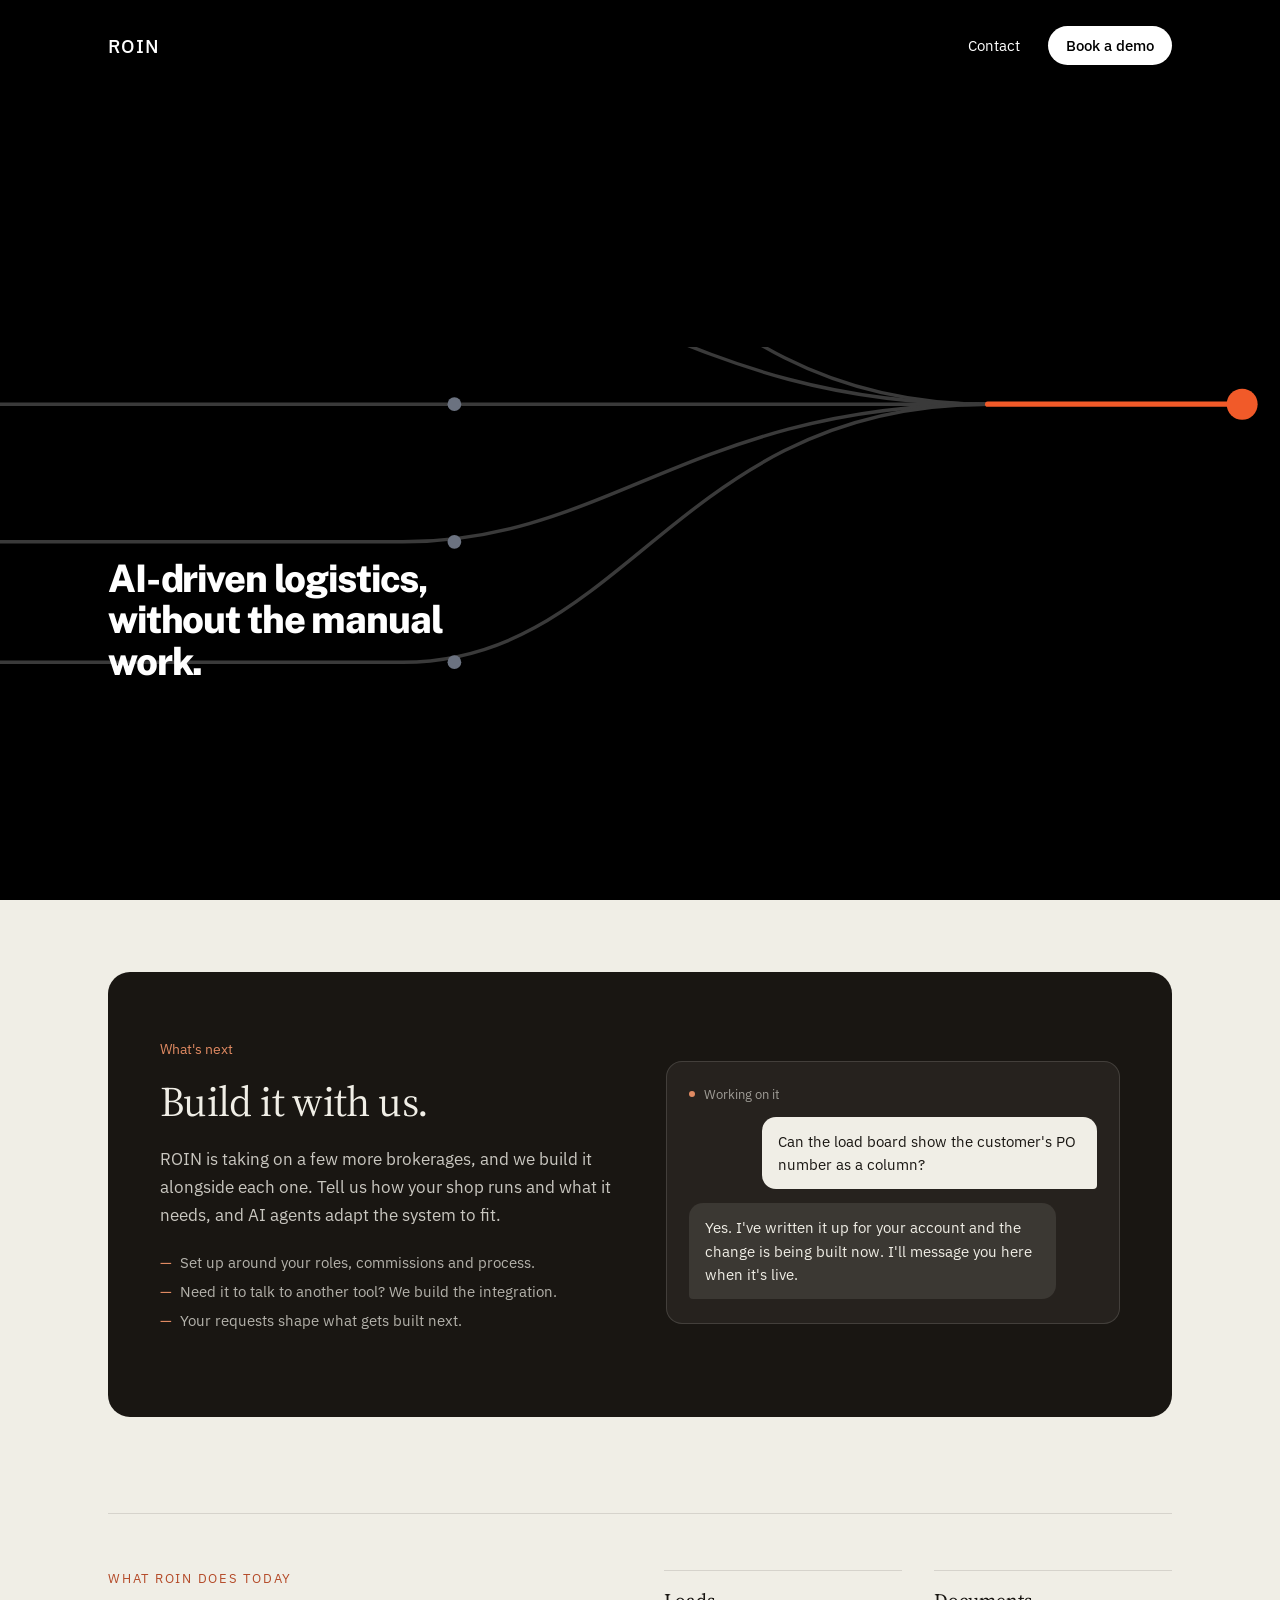
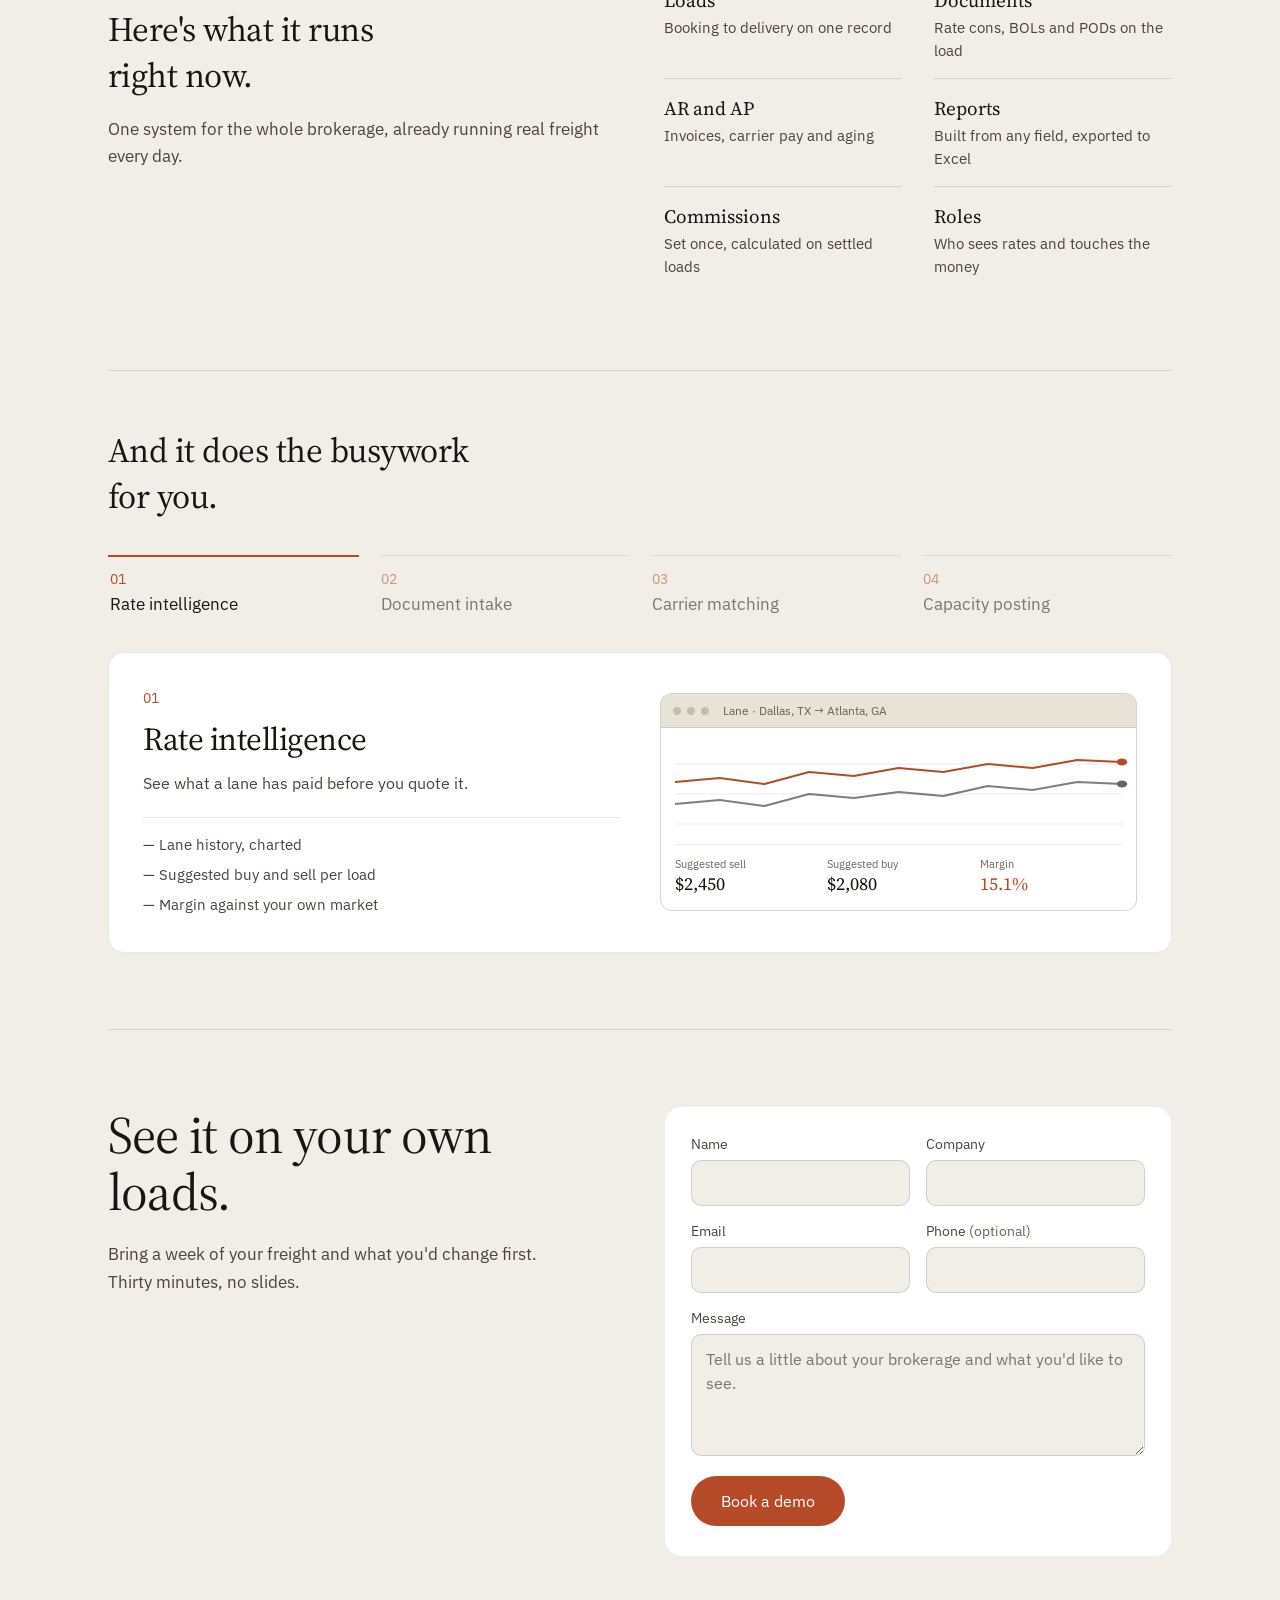
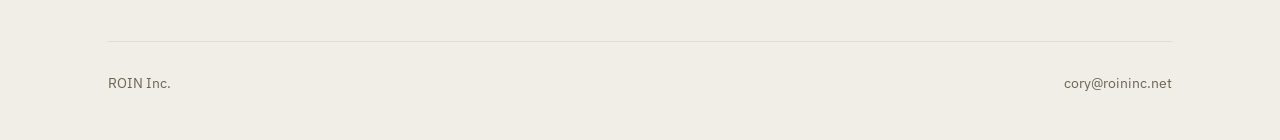
==== commit aa8547bf: "Home page: simplify 'What ROIN does today' into a short two-column list Co-Authored-By: Claude Opus " ====
--- a/docs/index.html
+++ b/docs/index.html
@@ -54,18 +54,20 @@
     </section>
 
     <section id="today" class="block">
-      <div class="kicker">What ROIN does today</div>
-      <div class="today-head">
-        <h2 class="h2-sm" style="max-width:20ch">Here's what it runs right now.</h2>
-        <p class="lead">A TMS built for freight brokers. Loads, paperwork, billing, commissions and reporting in one place, proven inside a working brokerage running real freight every day.</p>
-      </div>
-      <div class="today-grid">
-        <div class="today-card"><span class="dir-num">Loads</span><h3>Booking to delivery on one record</h3><p>Carriers, tracking and status changes land on the load as they happen.</p></div>
-        <div class="today-card"><span class="dir-num">Documents</span><h3>Every file where it belongs</h3><p>Rate cons, BOLs and PODs stored on the load they came with.</p></div>
-        <div class="today-card"><span class="dir-num">AR and AP</span><h3>The money closes itself out</h3><p>Customer invoices, carrier pay and aging, ready for your accountant.</p></div>
-        <div class="today-card"><span class="dir-num">Reports</span><h3>Your numbers, your way</h3><p>Build a report from any field on a load, save it and export to Excel.</p></div>
-        <div class="today-card"><span class="dir-num">Commissions</span><h3>Rep pay that does the math</h3><p>Set each rep's structure once. Settled loads calculate the rest.</p></div>
-        <div class="today-card"><span class="dir-num">Roles</span><h3>Everyone sees what they should</h3><p>Decide who can see rates, edit a load or touch the money.</p></div>
+      <div class="two-col">
+        <div>
+          <div class="kicker">What ROIN does today</div>
+          <h2 class="h2-sm" style="max-width:18ch">Here's what it runs right now.</h2>
+          <p class="lead">One system for the whole brokerage, already running real freight every day.</p>
+        </div>
+        <ul class="today-list">
+          <li><strong>Loads</strong><span>Booking to delivery on one record</span></li>
+          <li><strong>Documents</strong><span>Rate cons, BOLs and PODs on the load</span></li>
+          <li><strong>AR and AP</strong><span>Invoices, carrier pay and aging</span></li>
+          <li><strong>Reports</strong><span>Built from any field, exported to Excel</span></li>
+          <li><strong>Commissions</strong><span>Set once, calculated on settled loads</span></li>
+          <li><strong>Roles</strong><span>Who sees rates and touches the money</span></li>
+        </ul>
       </div>
     </section>
 
--- a/docs/styles.css
+++ b/docs/styles.css
@@ -873,3 +873,9 @@
 
 /* Home: "Build it with us" sits right under the opening */
 #grow { margin-top: 72px; }
+
+/* Home: "What ROIN does today", a simple two-column list */
+.today-list { list-style: none; margin: 0; padding: 0; display: grid; grid-template-columns: repeat(auto-fit, minmax(min(100%, 220px), 1fr)); gap: 0 32px; }
+.today-list li { display: flex; flex-direction: column; gap: 4px; padding: 16px 0; border-top: 1px solid rgba(25, 22, 18, 0.12); }
+.today-list strong { font-family: var(--serif); font-weight: 400; font-size: 19px; color: var(--ink); }
+.today-list span { font-size: 15px; line-height: 1.5; color: var(--body); }
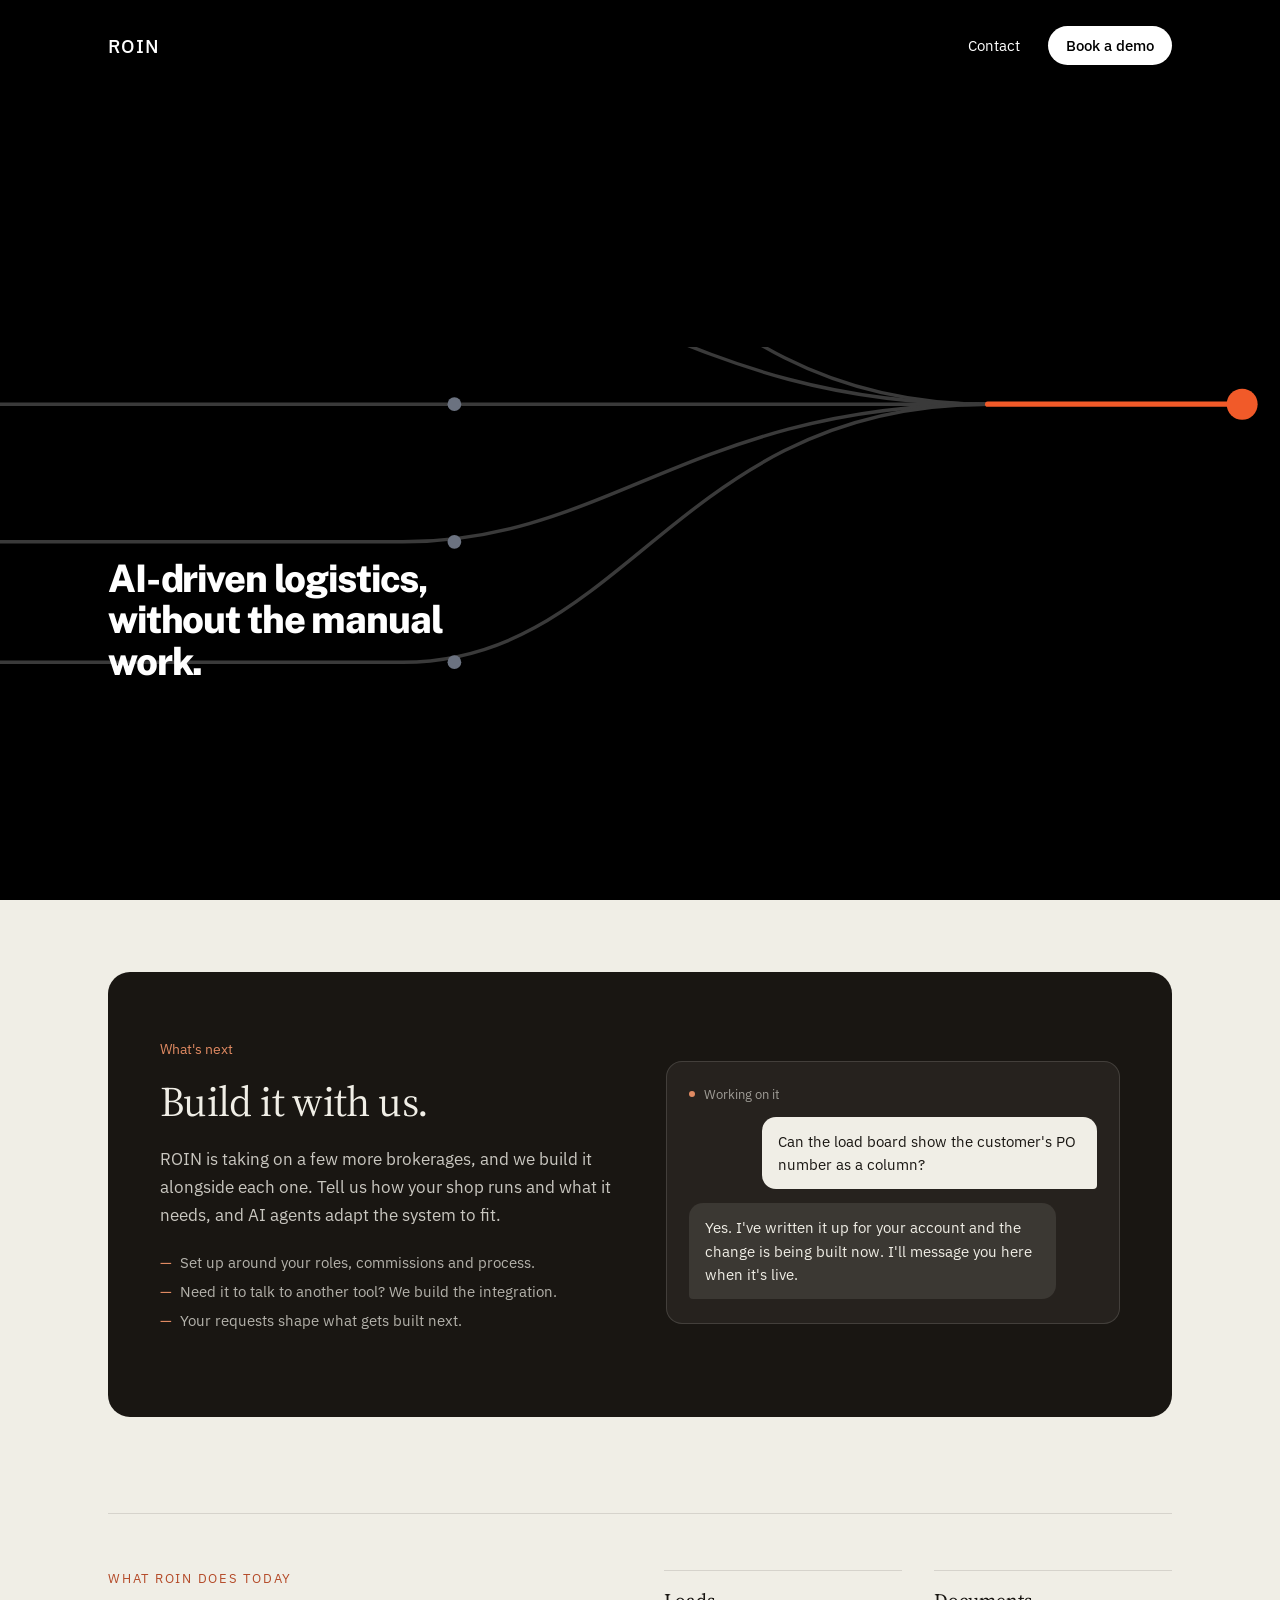
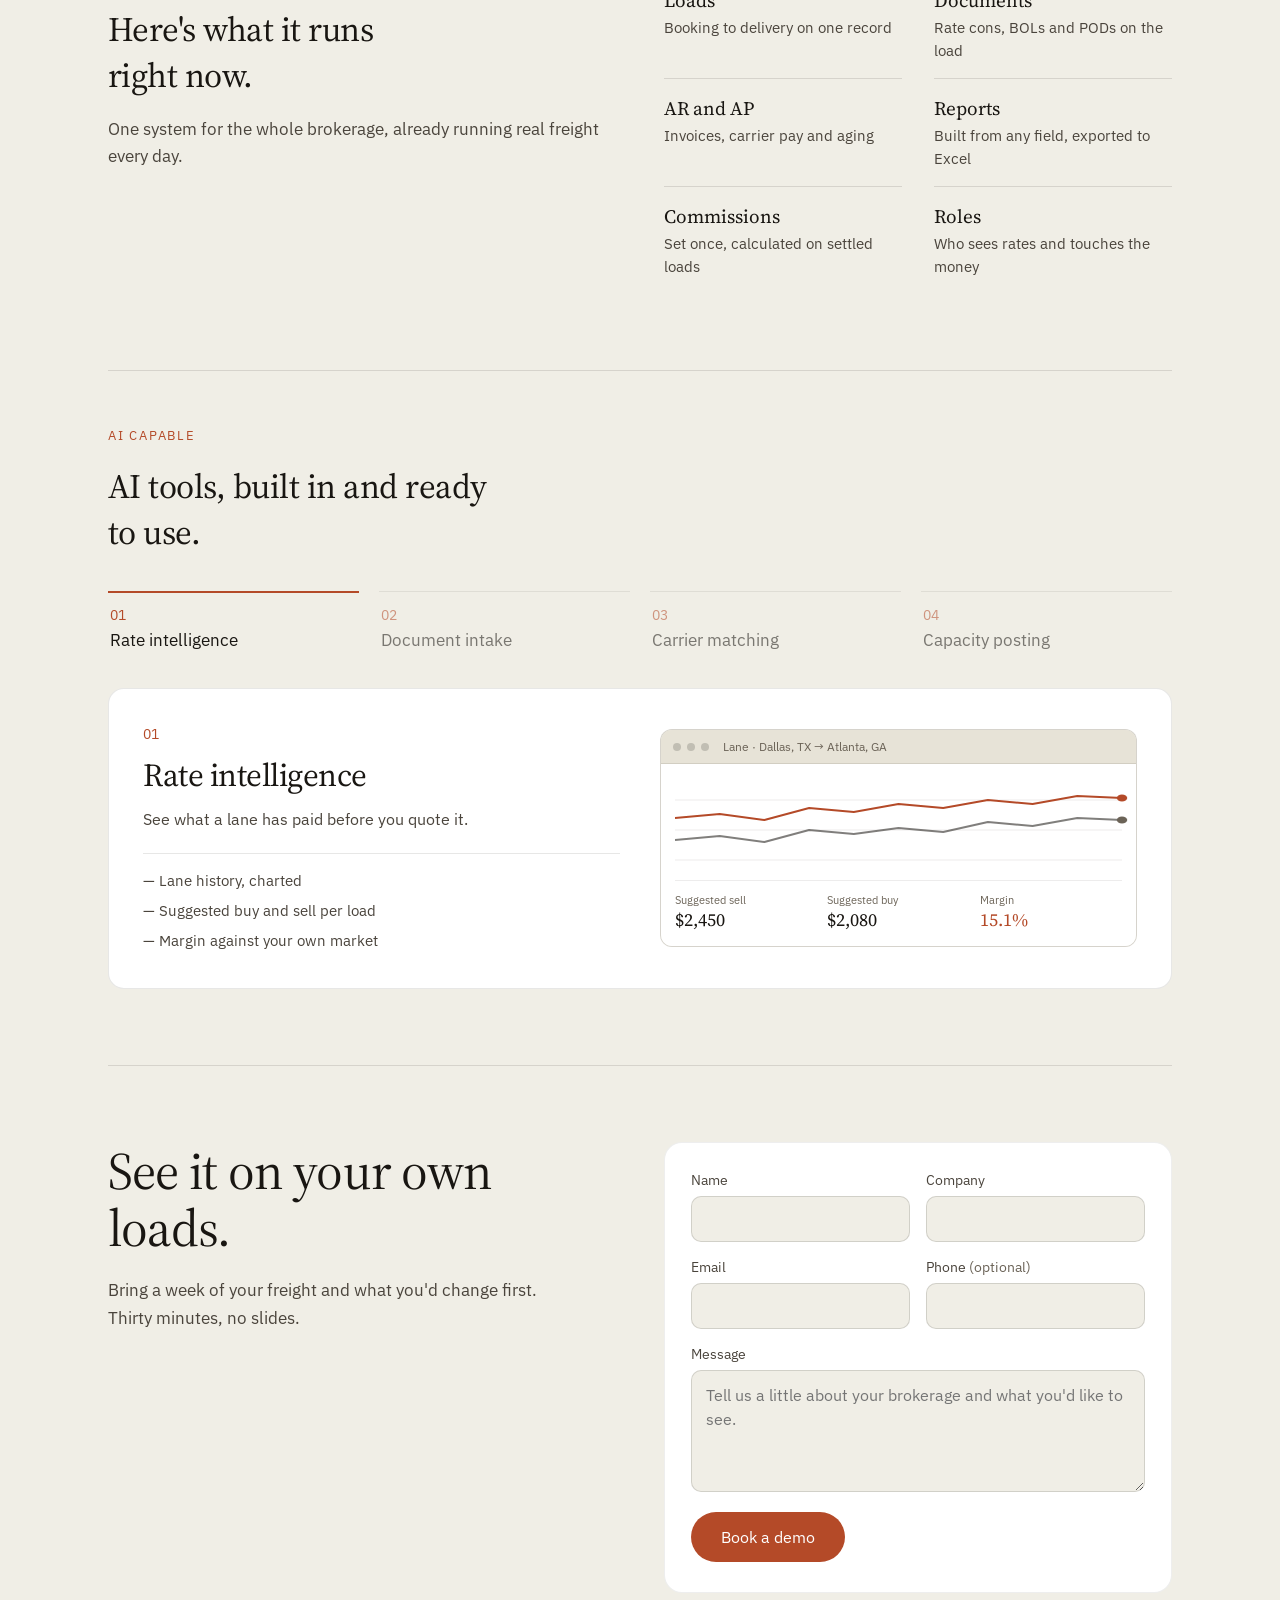
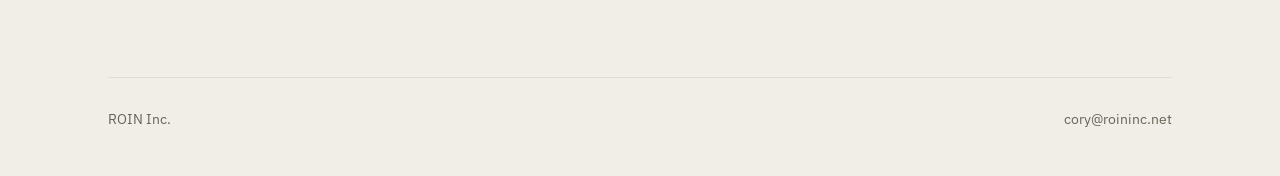
==== commit 515016dc: "Home page: retitle the AI tabs section 'AI tools, built in and ready to use' Co-Authored-By: Claude " ====
--- a/docs/index.html
+++ b/docs/index.html
@@ -72,7 +72,8 @@
     </section>
 
     <section id="direction" class="block">
-      <h2 class="h2-sm" style="max-width:24ch">And it does the busywork for you.</h2>
+      <div class="kicker">AI capable</div>
+      <h2 class="h2-sm" style="max-width:24ch">AI tools, built in and ready to use.</h2>
       <div class="jobs" data-jobs>
         <div class="job-tabs" role="tablist" aria-label="Jobs ROIN takes on">
           <button type="button" class="job-tab is-active" role="tab" id="job-tab-0" aria-controls="job-0" aria-selected="true"><span class="dir-num">01</span><span class="job-tab-name">Rate intelligence</span></button>
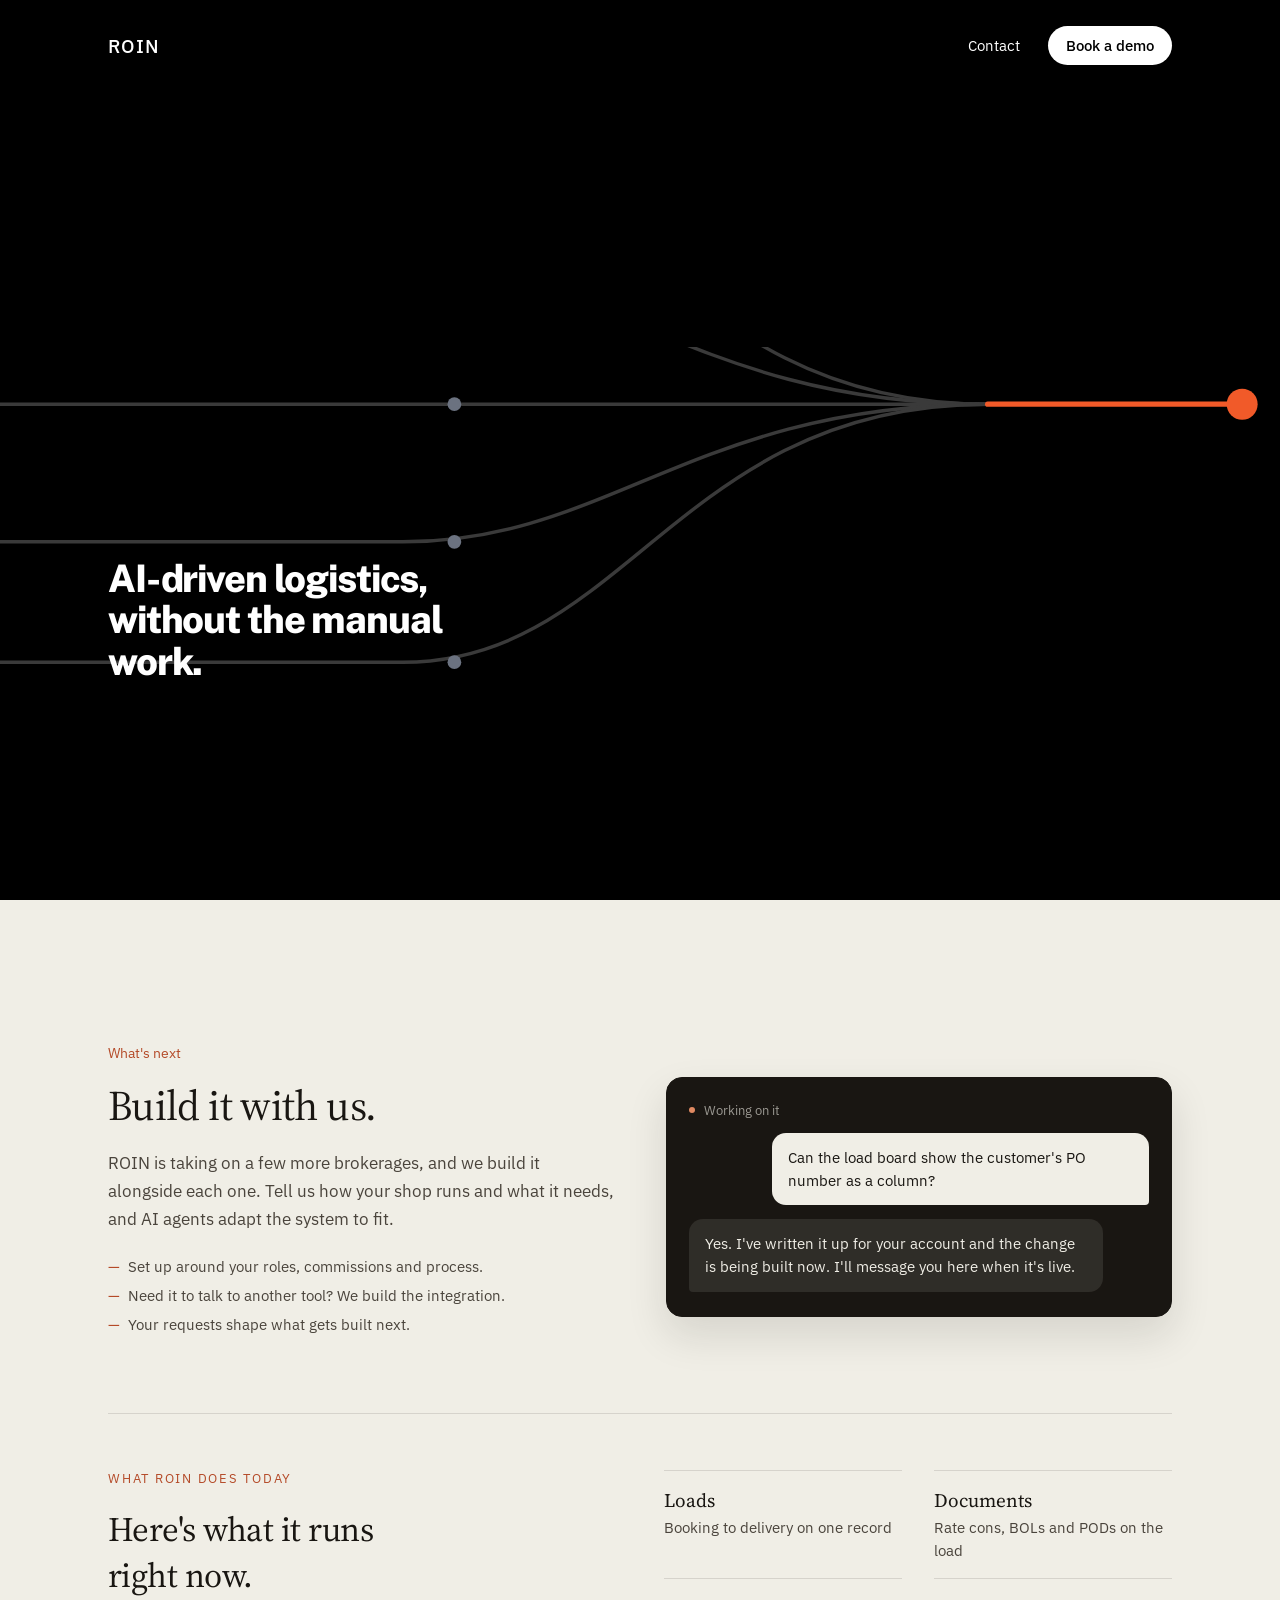
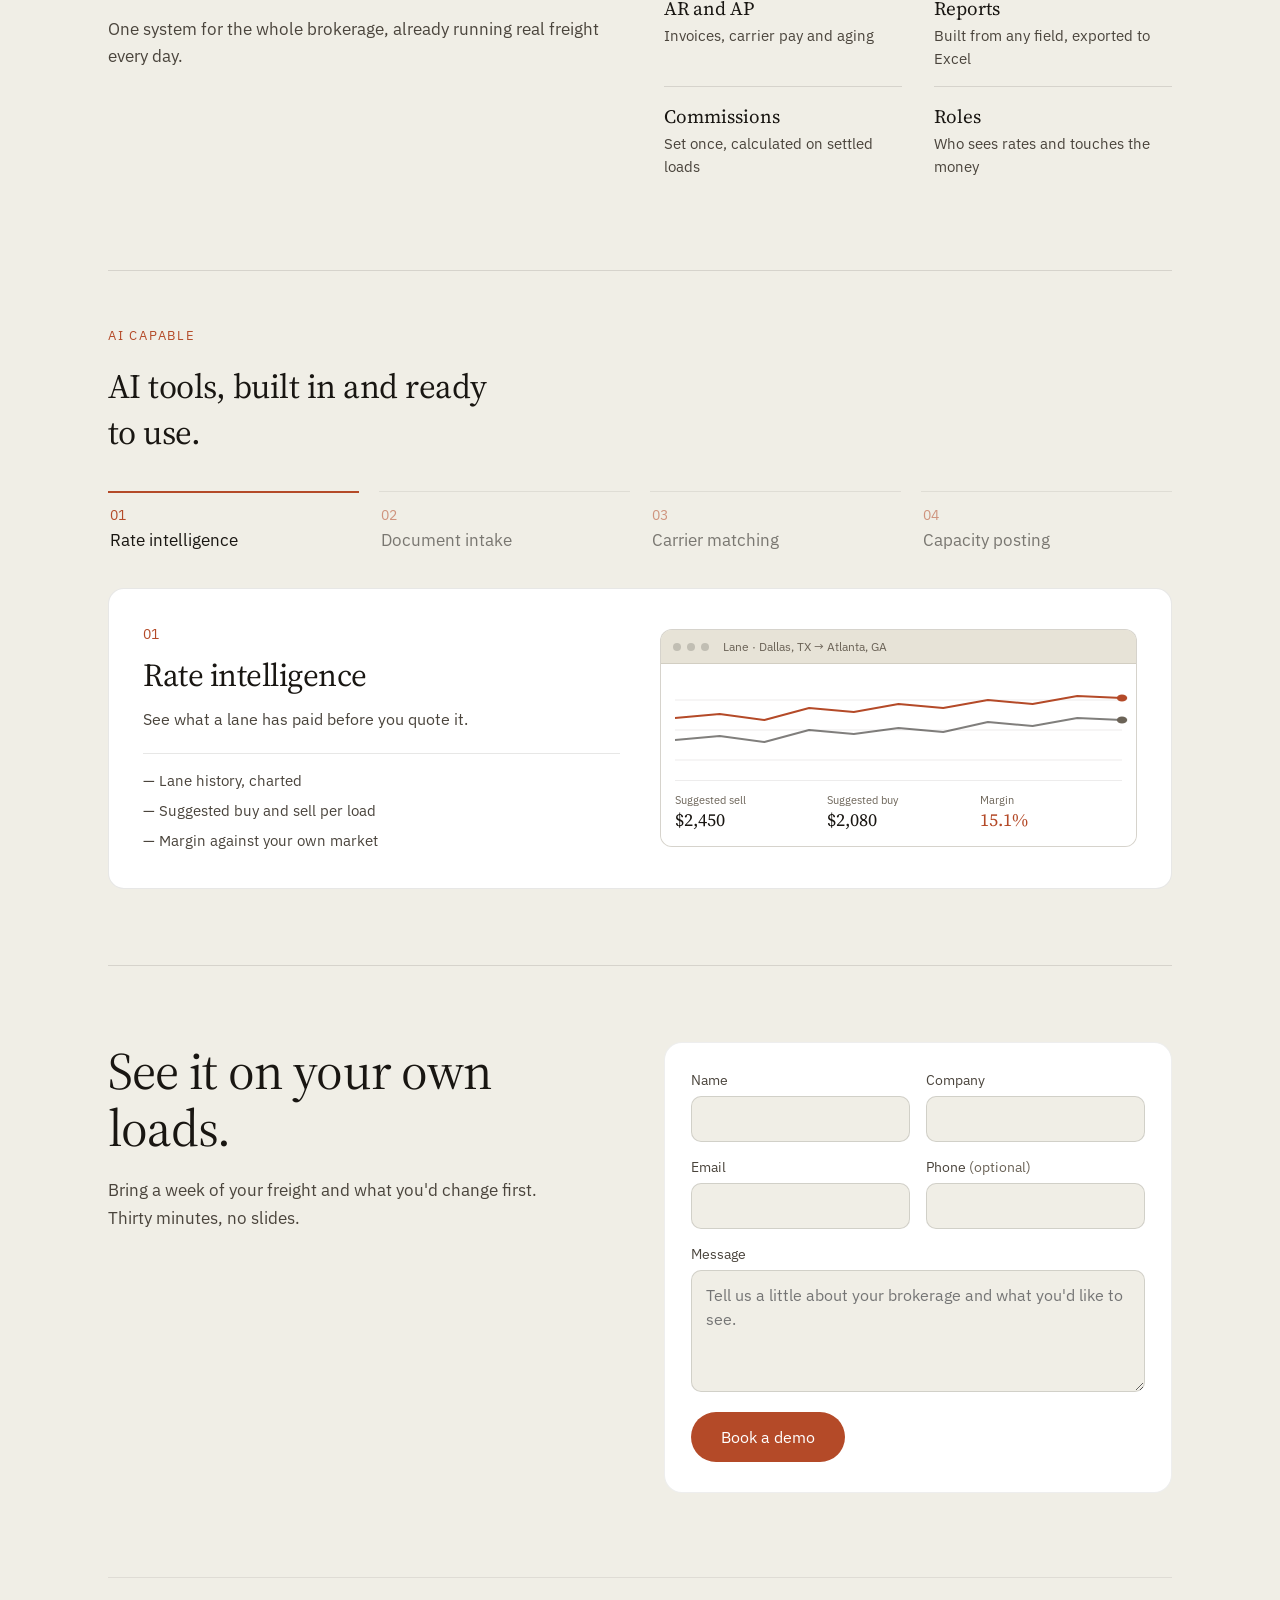
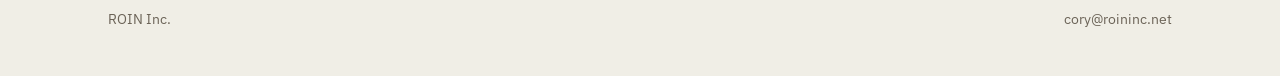
==== commit 5a780dcd: "Home page: put 'Build it with us' on the page background, keep only the chat example dark Co-Authore" ====
--- a/docs/index.html
+++ b/docs/index.html
@@ -8,7 +8,7 @@
 <link rel="preconnect" href="https://fonts.googleapis.com">
 <link rel="preconnect" href="https://fonts.gstatic.com" crossorigin>
 <link href="https://fonts.googleapis.com/css2?family=Source+Serif+4:opsz,wght@8..60,300;8..60,400&family=IBM+Plex+Sans:wght@400;500&family=Public+Sans:wght@800&display=swap" rel="stylesheet">
-<link rel="stylesheet" href="styles.css?v=20261118-3">
+<link rel="stylesheet" href="styles.css?v=20261118-4">
 </head>
 <body>
 <div class="wrap">
--- a/docs/styles.css
+++ b/docs/styles.css
@@ -879,3 +879,12 @@
 .today-list li { display: flex; flex-direction: column; gap: 4px; padding: 16px 0; border-top: 1px solid rgba(25, 22, 18, 0.12); }
 .today-list strong { font-family: var(--serif); font-weight: 400; font-size: 19px; color: var(--ink); }
 .today-list span { font-size: 15px; line-height: 1.5; color: var(--body); }
+
+/* Home: "Build it with us" on the page background, with only the chat example as a dark card */
+#grow { background: none; color: var(--ink); padding: 72px 0 64px; margin-bottom: 0; border-radius: 0; }
+#grow .assistant-eyebrow { color: var(--accent); }
+#grow .assistant-copy { color: var(--body); }
+#grow .assistant-facts { color: var(--body); }
+#grow .assistant-facts li::before { color: var(--accent); }
+#grow .chat { background: var(--ink); border-color: var(--ink); box-shadow: 0 18px 40px rgba(25, 22, 18, 0.12); }
+#grow .chat { color: var(--paper); }
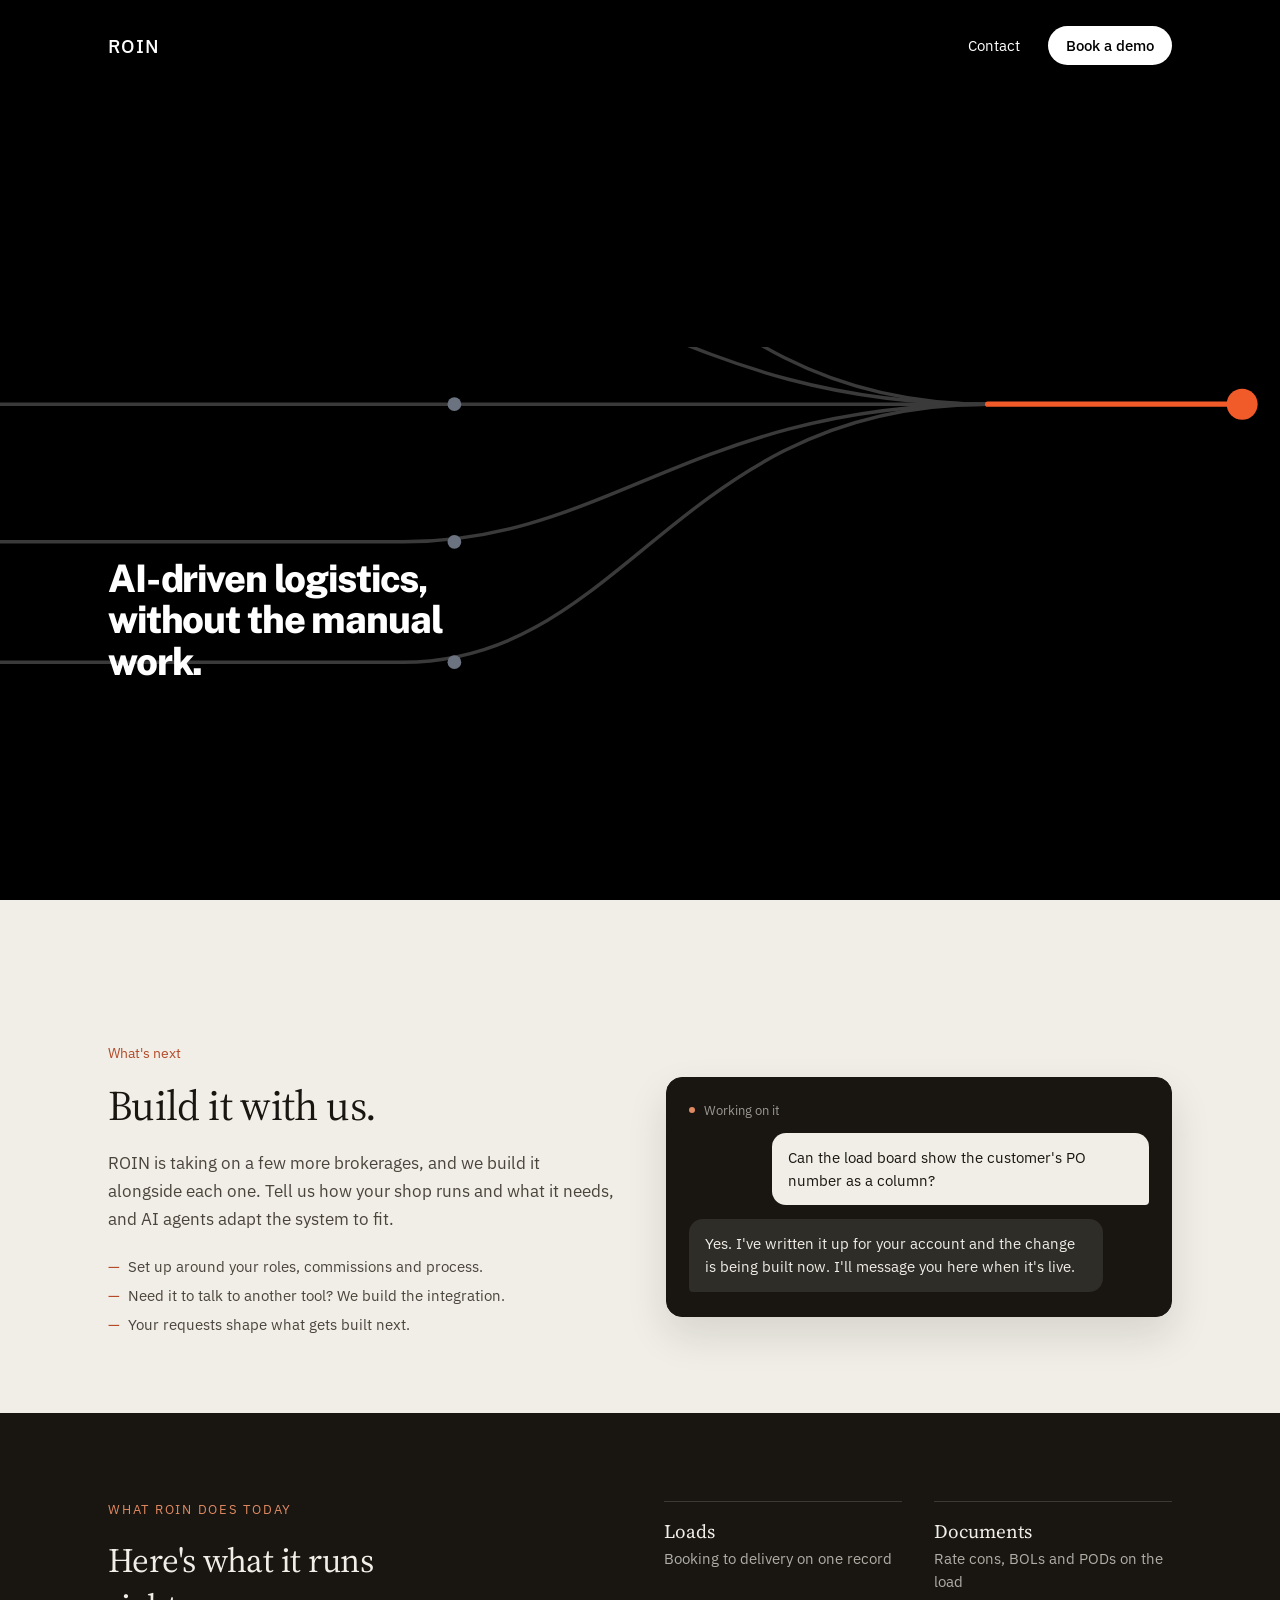
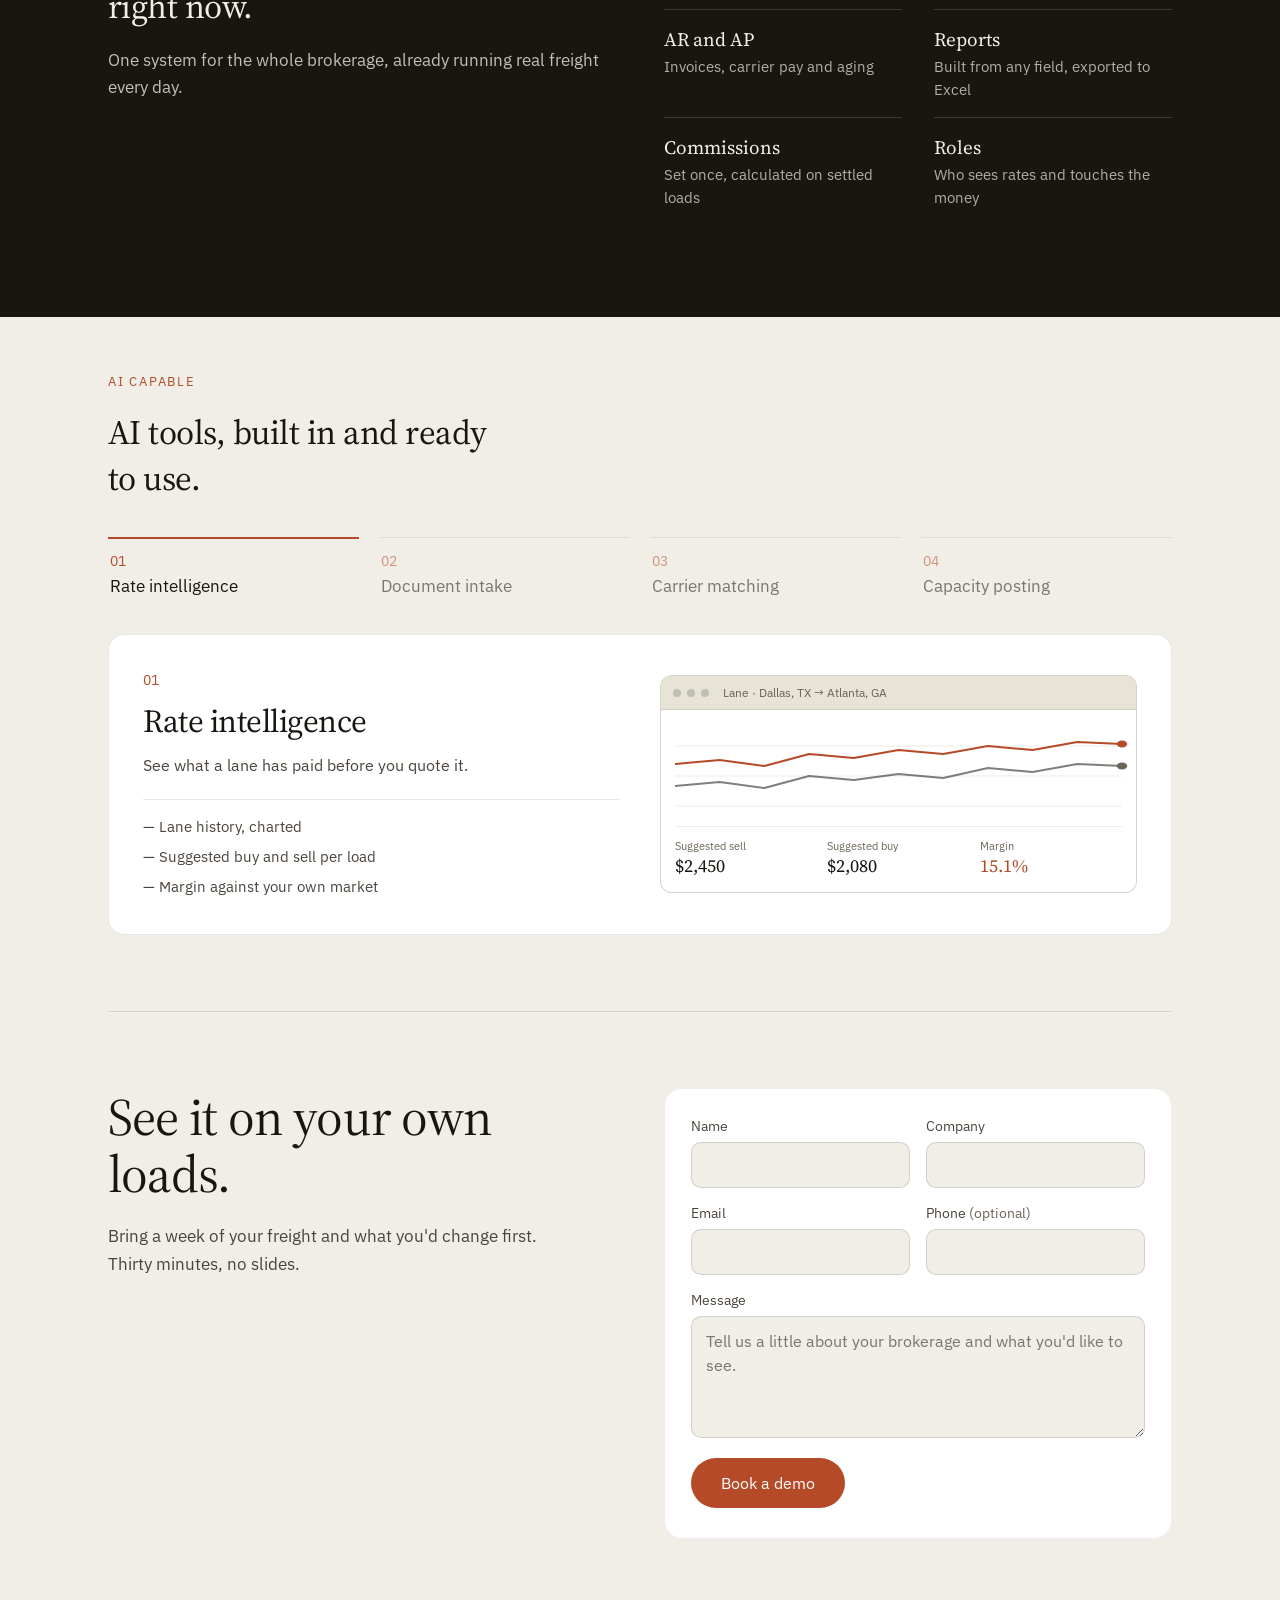
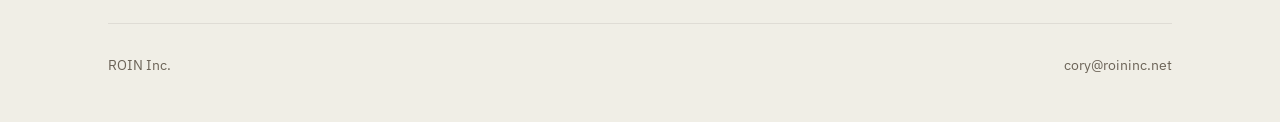
==== commit 66bc1699: "Home page: make 'What ROIN does today' a full-width dark band Co-Authored-By: Claude Opus 5.5 <norep" ====
--- a/docs/index.html
+++ b/docs/index.html
@@ -8,7 +8,7 @@
 <link rel="preconnect" href="https://fonts.googleapis.com">
 <link rel="preconnect" href="https://fonts.gstatic.com" crossorigin>
 <link href="https://fonts.googleapis.com/css2?family=Source+Serif+4:opsz,wght@8..60,300;8..60,400&family=IBM+Plex+Sans:wght@400;500&family=Public+Sans:wght@800&display=swap" rel="stylesheet">
-<link rel="stylesheet" href="styles.css?v=20261118-4">
+<link rel="stylesheet" href="styles.css?v=20261118-5">
 </head>
 <body>
 <div class="wrap">
--- a/docs/styles.css
+++ b/docs/styles.css
@@ -888,3 +888,12 @@
 #grow .assistant-facts li::before { color: var(--accent); }
 #grow .chat { background: var(--ink); border-color: var(--ink); box-shadow: 0 18px 40px rgba(25, 22, 18, 0.12); }
 #grow .chat { color: var(--paper); }
+/* Home: "What ROIN does today" as a full-width dark band to break up the page */
+#today { margin: 0 calc(50% - 50vw); padding: 88px calc(50vw - 50%) 92px; background: var(--ink); color: var(--paper); border-top: 0; }
+#today .h2-sm { color: var(--paper); }
+#today .lead { color: rgba(240, 238, 230, 0.78); }
+#today .kicker { color: var(--accent-soft); }
+#today .today-list li { border-top-color: rgba(240, 238, 230, 0.16); }
+#today .today-list strong { color: var(--paper); }
+#today .today-list span { color: rgba(240, 238, 230, 0.7); }
+#today + .block { border-top: 0; }
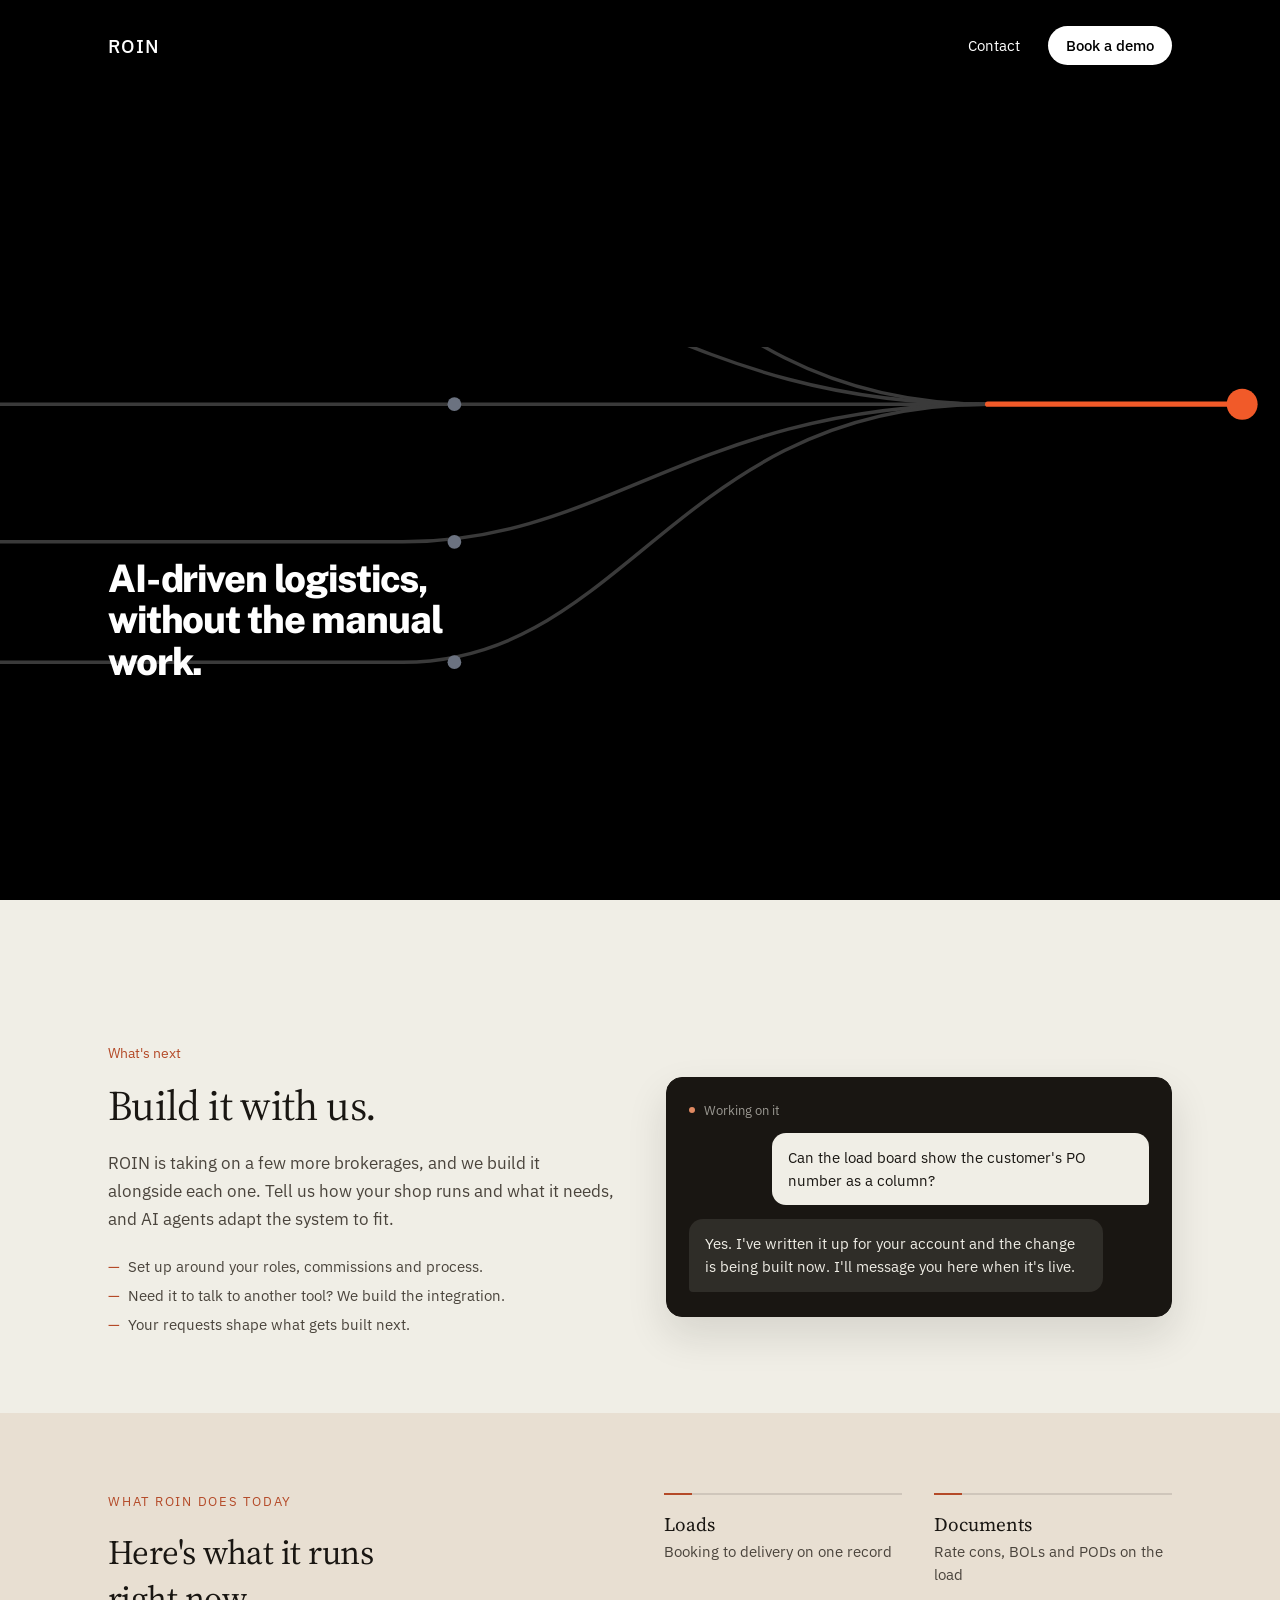
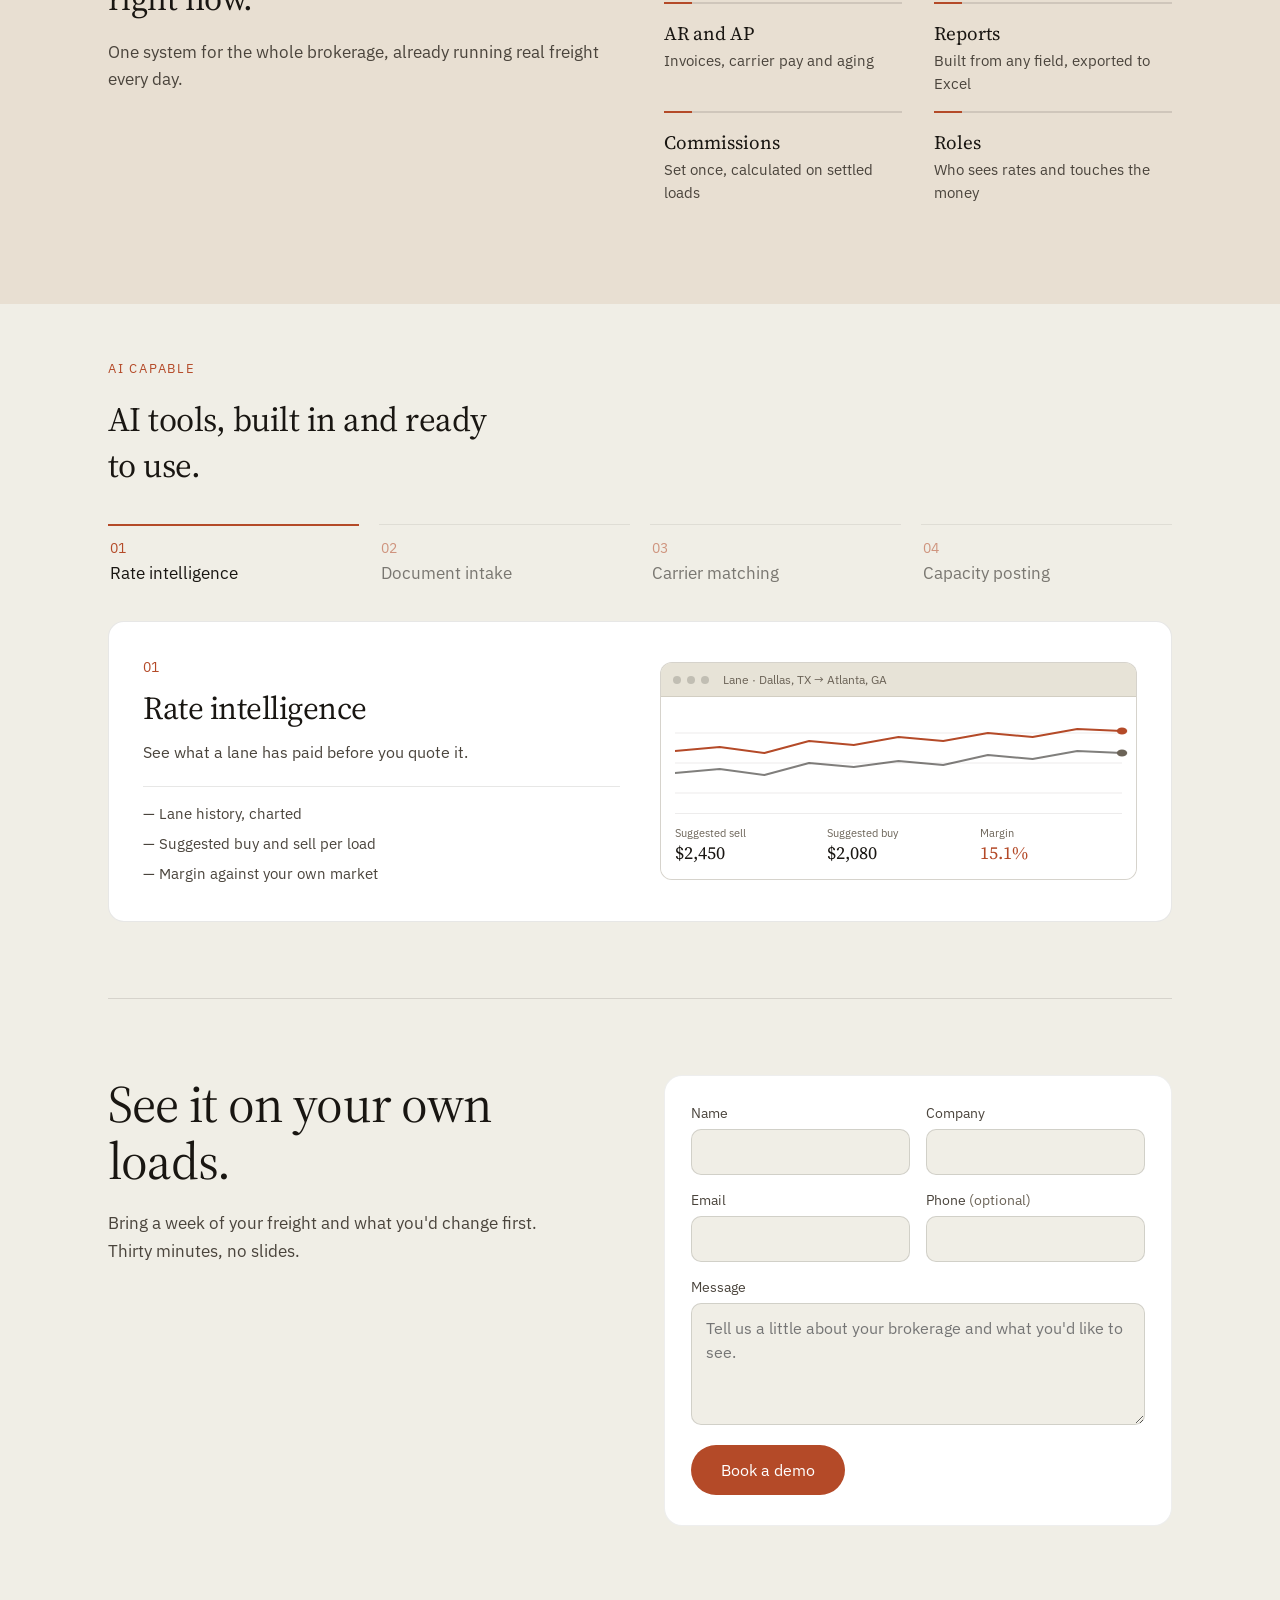
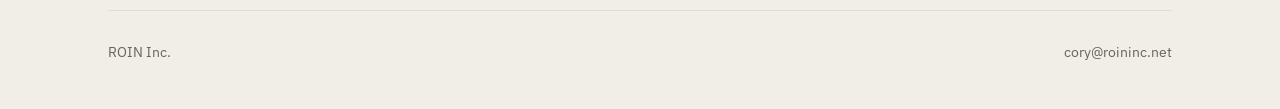
==== commit 4f2abb0c: "Home page: soft warm tint with orange accents for 'What ROIN does today' instead of a black band Co-" ====
--- a/docs/index.html
+++ b/docs/index.html
@@ -8,7 +8,7 @@
 <link rel="preconnect" href="https://fonts.googleapis.com">
 <link rel="preconnect" href="https://fonts.gstatic.com" crossorigin>
 <link href="https://fonts.googleapis.com/css2?family=Source+Serif+4:opsz,wght@8..60,300;8..60,400&family=IBM+Plex+Sans:wght@400;500&family=Public+Sans:wght@800&display=swap" rel="stylesheet">
-<link rel="stylesheet" href="styles.css?v=20261118-5">
+<link rel="stylesheet" href="styles.css?v=20261118-6">
 </head>
 <body>
 <div class="wrap">
--- a/docs/styles.css
+++ b/docs/styles.css
@@ -888,12 +888,8 @@
 #grow .assistant-facts li::before { color: var(--accent); }
 #grow .chat { background: var(--ink); border-color: var(--ink); box-shadow: 0 18px 40px rgba(25, 22, 18, 0.12); }
 #grow .chat { color: var(--paper); }
-/* Home: "What ROIN does today" as a full-width dark band to break up the page */
-#today { margin: 0 calc(50% - 50vw); padding: 88px calc(50vw - 50%) 92px; background: var(--ink); color: var(--paper); border-top: 0; }
-#today .h2-sm { color: var(--paper); }
-#today .lead { color: rgba(240, 238, 230, 0.78); }
-#today .kicker { color: var(--accent-soft); }
-#today .today-list li { border-top-color: rgba(240, 238, 230, 0.16); }
-#today .today-list strong { color: var(--paper); }
-#today .today-list span { color: rgba(240, 238, 230, 0.7); }
+/* Home: "What ROIN does today" on a soft warm tint with orange accents to break up the page */
+#today { margin: 0 calc(50% - 50vw); padding: 80px calc(50vw - 50%) 84px; background: #E8DFD2; border-top: 0; }
+#today .today-list li { border-top: 2px solid rgba(25, 22, 18, 0.12); position: relative; }
+#today .today-list li::before { content: ""; position: absolute; left: 0; top: -2px; width: 28px; height: 2px; background: var(--accent); }
 #today + .block { border-top: 0; }
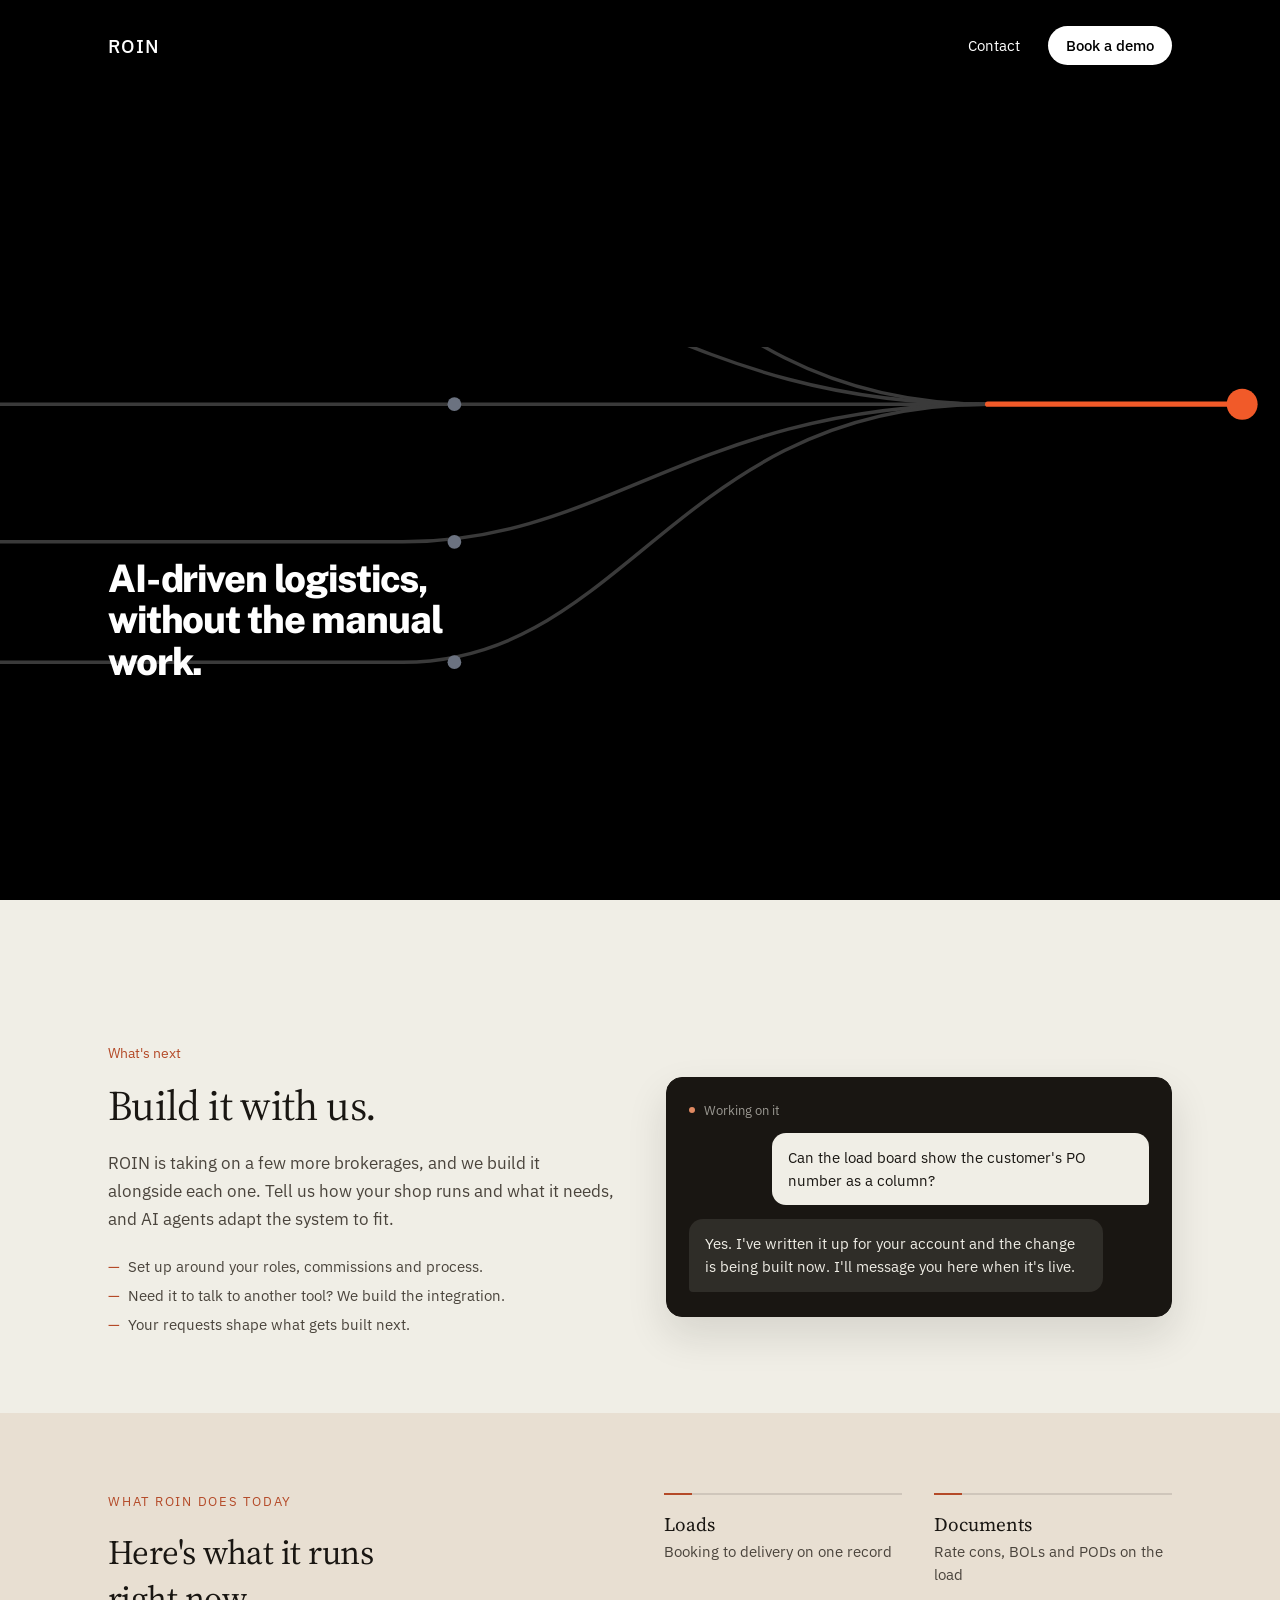
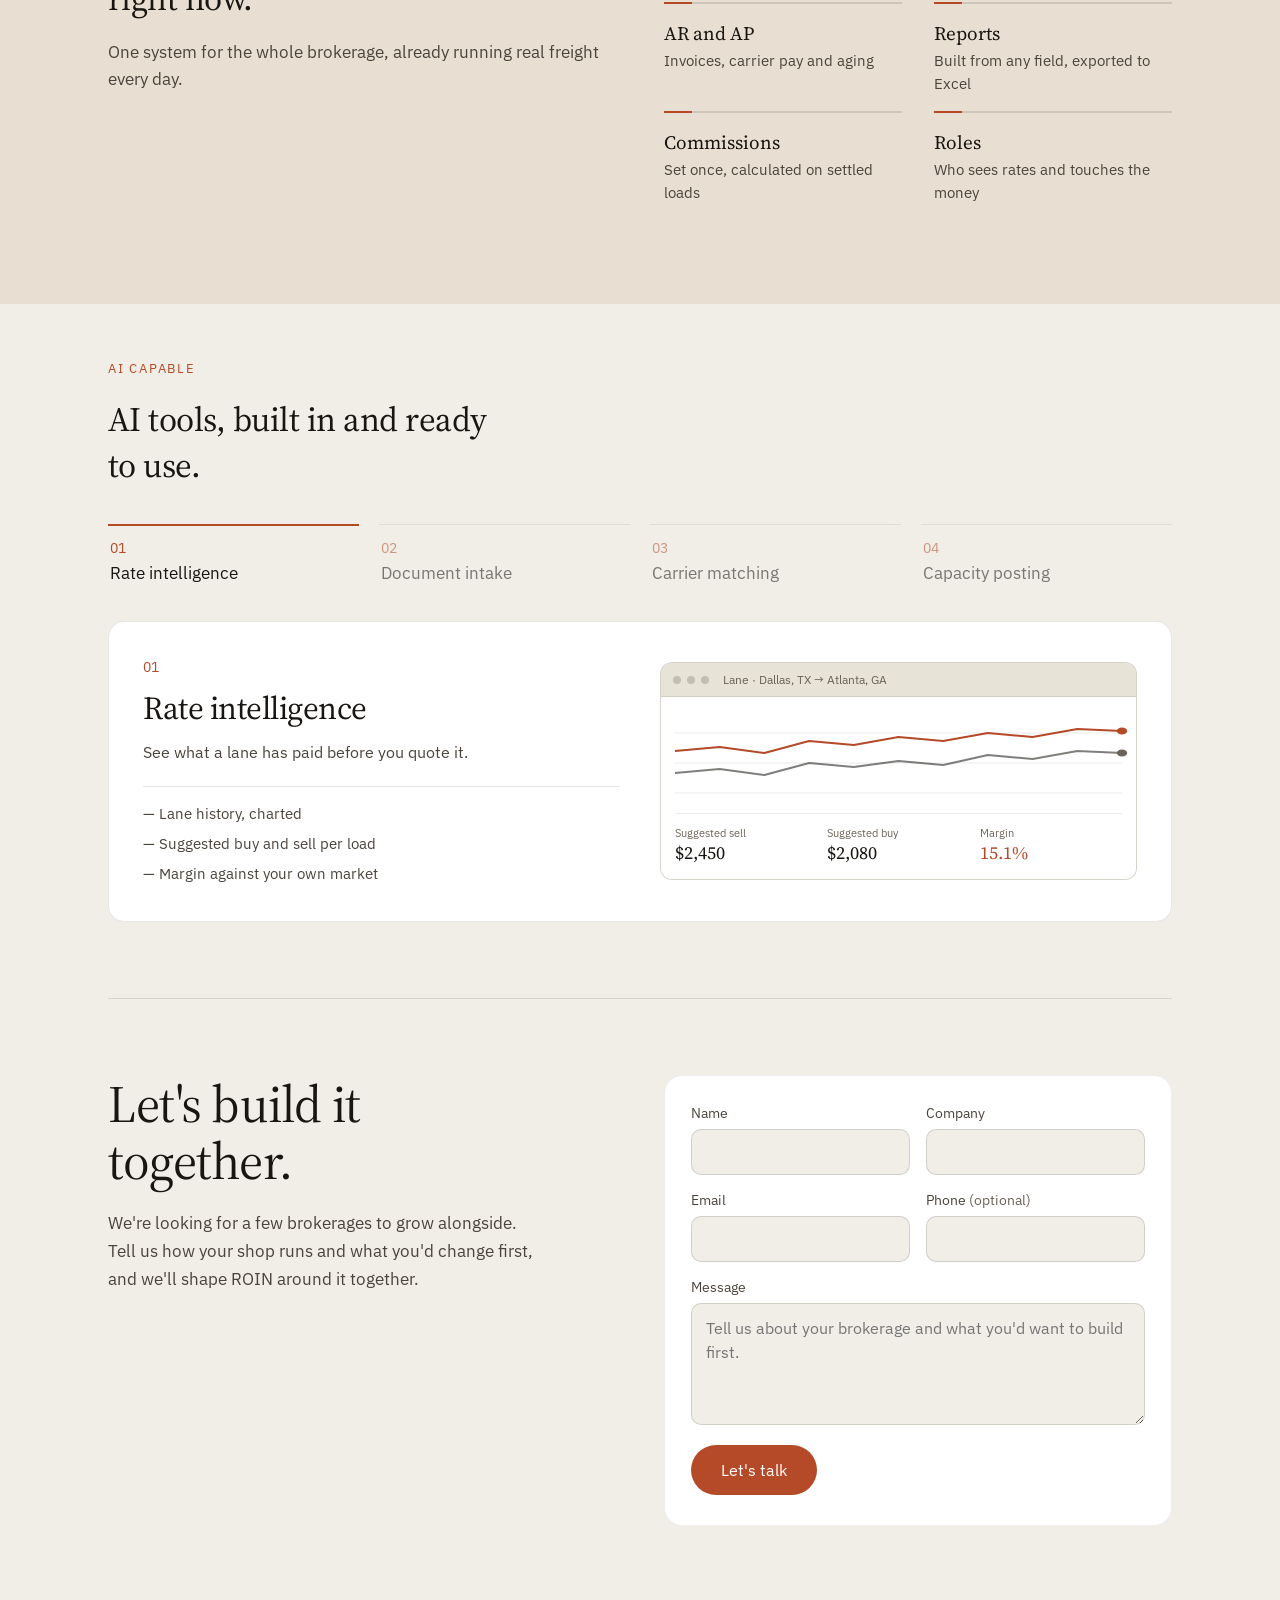
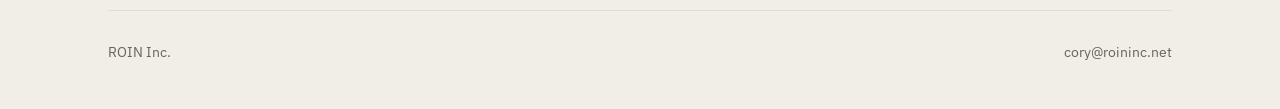
==== commit db3ddecb: "Reword demo section toward building together Co-Authored-By: Claude Opus 5.5 <noreply@anthropic.com>" ====
--- a/docs/index.html
+++ b/docs/index.html
@@ -188,8 +188,8 @@
 
     <section id="contact" class="contact">
       <div class="contact-intro">
-        <h2>See it on your own loads.</h2>
-        <p>Bring a week of your freight and what you'd change first. Thirty minutes, no slides.</p>
+        <h2>Let's build it together.</h2>
+        <p>We're looking for a few brokerages to grow alongside. Tell us how your shop runs and what you'd change first, and we'll shape ROIN around it together.</p>
       </div>
       <form class="demo-form" action="https://formsubmit.co/cory@roininc.net" method="POST">
         <input type="hidden" name="_subject" value="New demo request from roininc.net">
@@ -219,9 +219,9 @@
         </div>
         <label class="field">
           <span>Message</span>
-          <textarea name="message" rows="4" placeholder="Tell us a little about your brokerage and what you'd like to see."></textarea>
+          <textarea name="message" rows="4" placeholder="Tell us about your brokerage and what you'd want to build first."></textarea>
         </label>
-        <button type="submit" class="btn btn-accent">Book a demo</button>
+        <button type="submit" class="btn btn-accent">Let's talk</button>
       </form>
     </section>
   </main>
